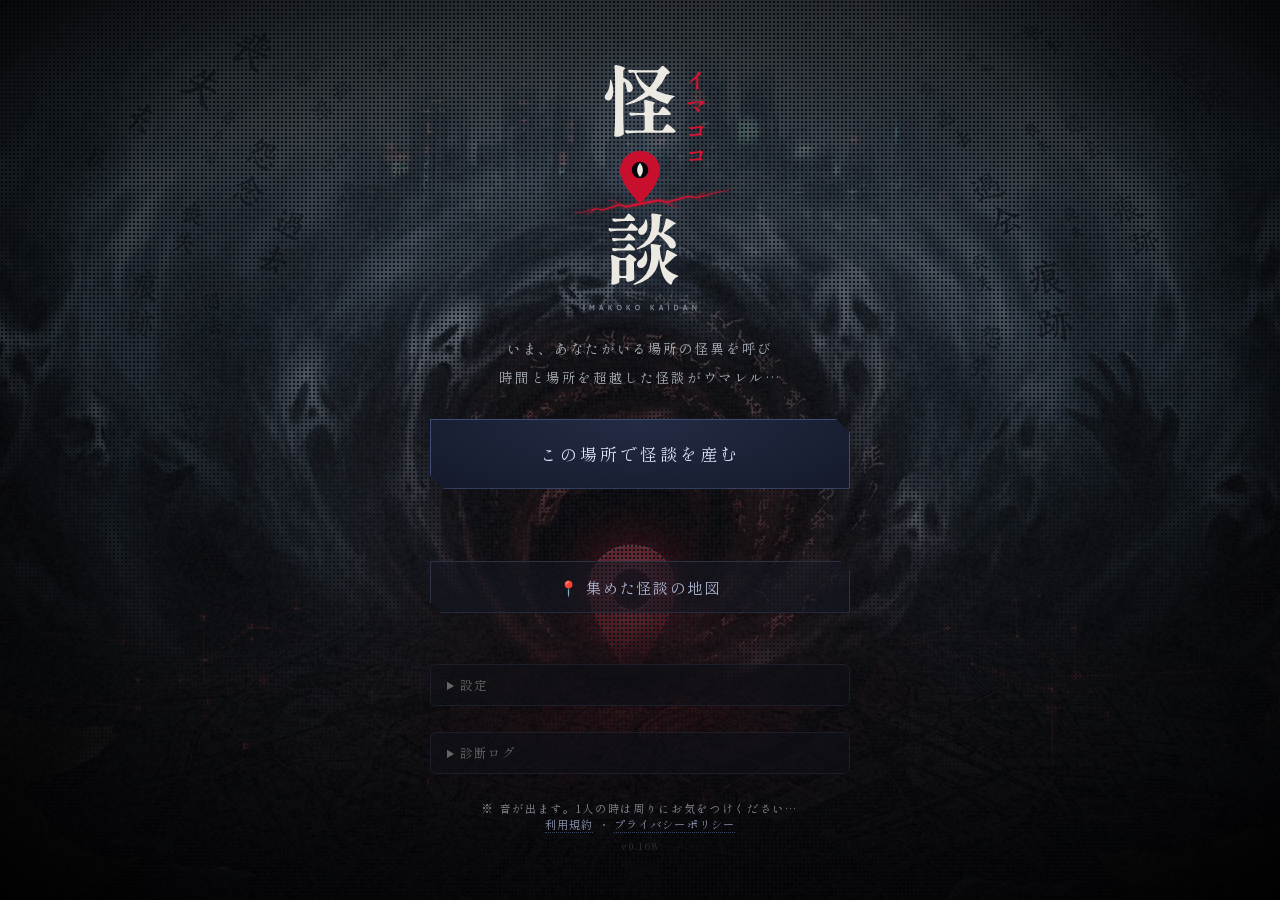
==== index.html @ 997aa640 "v0.168: アプリアイコンを縦組みロゴに／ロゴの怪談の列を中心にそろえる" ====
<!DOCTYPE html>
<html lang="ja">
<head>
    <meta name="robots" content="noindex, nofollow">
    <meta charset="UTF-8">
    <meta name="viewport" content="width=device-width, initial-scale=1.0, maximum-scale=1.0, user-scalable=no, viewport-fit=cover">
    <meta http-equiv="Cache-Control" content="no-cache, no-store, must-revalidate">
    <meta http-equiv="Pragma" content="no-cache">
    <meta http-equiv="Expires" content="0">
    <script src="./app-version.js?v=0.168"></script>
    <title>イマココ怪談</title>
    <link rel="icon" type="image/svg+xml" href="./favicon.svg">
    <link rel="apple-touch-icon" href="./assets/apple-touch-icon.png">
    <link rel="manifest" href="./manifest.json">
    <meta name="theme-color" content="#030408">
    <meta name="mobile-web-app-capable" content="yes">
    <meta name="apple-mobile-web-app-capable" content="yes">
    <meta name="apple-mobile-web-app-status-bar-style" content="black-translucent">
    <meta name="apple-mobile-web-app-title" content="イマココ怪談">
    <link href="https://fonts.googleapis.com/css2?family=Shippori+Mincho&display=swap" rel="stylesheet">
    <link rel="stylesheet" href="./home.css?v=0.168">
</head>
<body>
    <!-- トップページの背景画像（最背面・CSSグリッチ） -->
    <div id="home-bg" aria-hidden="true"></div>
    <!-- 文字を読みやすくする暗幕（グリッチ層とは別） -->
    <div id="home-dim" aria-hidden="true"></div>

    <!-- 演出レイヤー(操作不可・背面〜前面) -->
    <canvas id="noise-canvas" aria-hidden="true"></canvas>
    <div id="vignette" aria-hidden="true"></div>
    <div id="dread-flash" aria-hidden="true"></div>

    <main class="home">
        <header>
            <h1 class="logo"><!--LOGO--><svg xmlns="http://www.w3.org/2000/svg" viewBox="0 0 288 424" class="logo-svg" role="img" aria-label="イマココ怪談" focusable="false">
<g transform="translate(34 0)">
<path class="lg-kai" fill="#ece9e2" transform="translate(50.00 130.00) scale(1.2000)" d="M30.80-61.40Q30.40-62.60 29.50-62.60L29.50-62.60Q29-62.60 28.60-62.10Q28.20-61.60 28.20-60.80L28.20-60.80L28.20-18.40Q28.40-7.50 28.90 3.60L28.90 3.60L28.90 4.10Q28.90 5.40 28 6.20L28 6.20Q26.60 7.30 24.25 8.10Q21.90 8.90 19.70 8.90L19.70 8.90Q18.10 8.90 17.25 8.30Q16.40 7.70 16.40 6.90L16.40 6.90Q16.80 1 17.10-4.55Q17.40-10.10 17.50-19.10L17.50-19.10L17.50-64.80Q17.50-74.90 16.60-82.80L16.60-82.80L16.60-83.20Q16.60-84.10 17.20-84.55Q17.80-85 18.90-84.70L18.90-84.70Q25.60-83.10 28.20-82.15Q30.80-81.20 30.80-80.50L30.80-80.50Q30.80-80.10 30-79.60L30-79.60L29.60-79.40Q28.20-78.50 28.20-76.80L28.20-76.80L28.20-69.50Q28.20-68.60 28.50-68.20Q28.80-67.80 29.50-67.70L29.50-67.70Q30.30-67.50 30.70-67.20L30.70-67.20Q35.90-64.40 38.30-61.10Q40.70-57.80 40.70-54.70L40.70-54.70Q40.70-52.30 39.40-50.80Q38.10-49.30 36.30-49.30L36.30-49.30Q35-49.30 33.90-50L33.90-50Q32.70-50.80 32.70-52.60L32.70-52.60Q32.50-56 30.80-61.40L30.80-61.40ZM72.10-78.10Q73.60-78.10 74.60-79.20L74.60-79.20L76.30-81Q76.90-81.60 78.05-82.75Q79.20-83.90 79.80-83.90L79.80-83.90Q80.50-83.90 83.70-81.05Q86.90-78.20 88.50-76.20L88.50-76.20Q88.90-75.80 88.90-75.10L88.90-75.10Q88.90-74.30 88.10-73.90L88.10-73.90Q87.50-73.60 86.80-73.60L86.80-73.60Q85.10-73.30 84.40-71.90L84.40-71.90Q79.50-61.10 71.90-53.50L71.90-53.50Q71.20-52.80 71.20-52.10L71.20-52.10Q71.20-51.20 72.40-50.70L72.40-50.70Q82.30-46.60 93.50-44.80L93.50-44.80Q95.50-44.50 95.50-43.90L95.50-43.90Q95.40-43.60 94.95-43.30Q94.50-43 93.80-42.80L93.80-42.80Q89.10-40.90 87.30-35.60L87.30-35.60Q86.70-34.10 85.50-34.10L85.50-34.10Q85-34.10 84.70-34.20L84.70-34.20Q72.20-38.40 63.80-44.40L63.80-44.40Q63.10-45 62.20-45L62.20-45Q61.70-45 60.90-44.50L60.90-44.50Q48.90-36.70 33.40-33L33.40-33Q32.60-32.80 32.30-32.80L32.30-32.80Q31.50-32.80 31.30-33.30L31.30-33.30L31.30-33.50Q31.30-33.80 31.75-34.15Q32.20-34.50 33-34.80L33-34.80Q45.80-40 55.60-48.60L55.60-48.60Q56.40-49.30 56.40-50L56.40-50Q56.40-50.80 55.70-51.50L55.70-51.50Q47.40-60.40 43.20-73.50L43.20-73.50Q42.60-75.20 40.80-75.20L40.80-75.20L40.10-75.20Q39.50-75.20 38.10-74.80L38.10-74.80Q37.50-74.50 36.90-74.50L36.90-74.50Q35.90-74.50 35.30-75.60L35.30-75.60L35-76.20Q34.70-76.80 34.70-77.40L34.70-77.40Q34.70-78 35.20-78.35Q35.70-78.70 36.60-78.60L36.60-78.60Q40-78.30 46.90-78.10L46.90-78.10L72.10-78.10ZM72.90-72.80Q73.10-73.40 73.10-73.70L73.10-73.70Q73.10-74.40 72.60-74.80Q72.10-75.20 71.20-75.20L71.20-75.20L47.30-75.20Q46.50-75.20 46-74.80Q45.50-74.40 45.50-73.80L45.50-73.80Q45.50-73.30 45.80-72.70L45.80-72.70Q51.30-62.90 60.80-56.60L60.80-56.60Q61.30-56.20 62.10-56.20L62.10-56.20Q63-56.20 63.70-57.10L63.70-57.10Q69.40-64.30 72.90-72.80L72.90-72.80ZM10.90-64.70Q10.90-65.80 11.60-65.80L11.60-65.80Q12.40-65.60 12.90-64.10L12.90-64.10Q15.30-57 15.30-50.90L15.30-50.90Q15.30-44.70 13-41.10L13-41.10Q12.30-39.90 11-39.20Q9.70-38.50 8.40-38.50L8.40-38.50Q6-38.50 4.70-40.40L4.70-40.40Q4-41.50 4-43L4-43Q4-45.20 5.60-47.10L5.60-47.10Q6.90-48.60 7.20-49.10L7.20-49.10Q8.70-51.70 9.80-55.65Q10.90-59.60 10.90-63.50L10.90-63.50L10.90-64.70ZM72.30-22.40Q73.90-22.40 74.80-23.70L74.80-23.70L76.60-26.40Q77-27 77.80-28.20Q78.60-29.40 79.10-29.95Q79.60-30.50 80-30.50L80-30.50Q80.80-30.50 84.50-27.40Q88.20-24.30 89.70-22.30L89.70-22.30Q90.20-21.60 90.20-21.10L90.20-21.10Q90.20-20.60 89.70-20.10L89.70-20.10Q88.90-19.60 87.70-19.60L87.70-19.60L69.60-19.60Q68.60-19.60 68.05-19.05Q67.50-18.50 67.50-17.50L67.50-17.50L67.50-1.50Q67.50-0.50 68.05 0.05Q68.60 0.60 69.60 0.60L69.60 0.60L77.60 0.60Q79.20 0.60 80.10-0.80L80.10-0.80L82-3.70Q82.50-4.40 83.30-5.60Q84.10-6.80 84.65-7.40Q85.20-8 85.60-8L85.60-8Q86.30-8 90.25-4.65Q94.20-1.30 95.90 0.70L95.90 0.70Q96.30 1.20 96.30 1.90L96.30 1.90Q96.30 2.60 95.80 3L95.80 3Q94.80 3.50 93.80 3.50L93.80 3.50L47.10 3.50Q41 3.60 33.90 4.60L33.90 4.60L33.30 4.60Q31.90 4.60 31.30 3.30L31.30 3.30L30.90 2.50Q30.60 1.90 30.60 1.30L30.60 1.30Q30.60 0.70 31.10 0.35Q31.60 0 32.50 0.10L32.50 0.10Q35.90 0.40 42.80 0.60L42.80 0.60L54 0.60Q55 0.60 55.55 0.05Q56.10-0.50 56.10-1.50L56.10-1.50L56.10-17.50Q56.10-18.50 55.55-19.05Q55-19.60 54-19.60L54-19.60L49.50-19.60Q44.80-19.50 39.30-18.50L39.30-18.50L38.70-18.50Q37.40-18.50 36.70-19.80L36.70-19.80L36.30-20.50Q36-21.10 36-21.70L36-21.70Q36-22.30 36.50-22.65Q37-23 37.90-22.90L37.90-22.90Q41.30-22.60 48.20-22.40L48.20-22.40L54-22.40Q56.10-22.40 56.10-24.50L56.10-24.50Q55.90-32.40 55.40-37.40L55.40-37.40L55.40-37.80Q55.40-38.70 56-39.15Q56.60-39.60 57.70-39.30L57.70-39.30Q69.50-36.50 69.50-35.20L69.50-35.20Q69.50-34.80 68.90-34.50L68.90-34.50L68.90-34.50Q67.50-33.60 67.50-32L67.50-32L67.50-24.50Q67.50-23.50 68.05-22.95Q68.60-22.40 69.60-22.40L69.60-22.40L72.30-22.40Z"/>
<g class="lg-c" style="--i:0"><path fill="#d01632" transform="translate(181.00 65.24) scale(0.3400)" d="M68.20-74.10Q69.70-72.70 70.85-70.95Q72-69.20 72-68.10L72-68.10Q72-67.40 71.55-67Q71.10-66.60 70.10-66.10L70.10-66.10Q69.30-65.70 68.50-65.20Q67.70-64.70 67-63.90L67-63.90Q62.70-58.80 56.30-52.70L56.30-52.70Q55.40-52 55.40-51.20L55.40-51.20Q55.40-50.40 56.70-50.10L56.70-50.10Q58-49.70 59.20-49.20L59.20-49.20Q61.20-48.30 61.20-46.30L61.20-46.30Q61.20-45.70 60.45-44.15Q59.70-42.60 59.60-39.40L59.60-39.40L59.60-33.80Q59.60-10.50 60.30-6.20L60.30-6.20Q60.60-4.60 60.60-3.10L60.60-3.10Q60.60 0.40 59.25 2.55Q57.90 4.70 55.60 4.70L55.60 4.70Q52.40 4.70 50.50 2.35Q48.60 0 48.60-4.30L48.60-4.30Q48.60-6.40 49.20-13.20L49.20-13.20Q50.10-22.90 50.10-26.90L50.10-26.90L50-40Q50-42.50 49.60-43.80L49.60-43.80Q49.30-45.10 48.20-45.10L48.20-45.10Q47.50-45.10 46.70-44.50L46.70-44.50Q38.70-38 30.30-32.90Q21.90-27.80 14.70-25.10L14.70-25.10Q13.20-24.50 12.60-24.50L12.60-24.50Q12.20-24.50 12.20-24.80L12.20-24.80Q12.20-25.20 13.05-25.90Q13.90-26.60 14.10-26.80L14.10-26.80Q26.50-36.90 36.10-46.40Q45.70-55.90 50.95-62.70Q56.20-69.50 56.20-71.90L56.20-71.90Q56.20-74.20 53.60-76.80L53.60-76.80Q53.20-77.20 52.75-77.50Q52.30-77.80 52.30-78L52.30-78Q52.30-78.40 53.15-78.70Q54-79 55.70-79L55.70-79Q58.80-79 62.15-77.80Q65.50-76.60 68.20-74.10L68.20-74.10Z"/></g>
<g class="lg-c" style="--i:1"><path fill="#d01632" transform="translate(181.00 104.24) scale(0.3400)" d="M73.60-60.60Q75-60.60 79.05-57.90Q83.10-55.20 86.40-51.90Q89.70-48.60 89.70-46.90L89.70-46.90Q89.70-45.50 87.90-44.55Q86.10-43.60 83.10-43.40L83.10-43.40Q81.40-43.30 80.50-42.90Q79.60-42.50 78.45-41.75Q77.30-41 76.60-40.60L76.60-40.60L73.60-38.80Q62.50-31.90 56.90-29L56.90-29Q55.70-28.40 55.70-27.70L55.70-27.70Q55.70-26.90 56.80-26.30L56.80-26.30Q65.80-20.70 65.80-13.80L65.80-13.80Q65.80-11 64.05-8.80Q62.30-6.60 59.70-6.60L59.70-6.60Q57.40-6.60 55.60-8.55Q53.80-10.50 52.10-14.10L52.10-14.10Q49.90-18.90 45.45-23.80Q41-28.70 35.90-31.80L35.90-31.80Q34.70-32.50 33.95-32.95Q33.20-33.40 32.90-33.65Q32.60-33.90 32.60-34.10L32.60-34.10Q32.60-34.50 33.10-34.50L33.10-34.50Q34.90-34.40 40.40-32.95Q45.90-31.50 51.10-29.20L51.10-29.20Q51.70-28.90 52.30-28.90L52.30-28.90Q53.30-28.90 54-29.60L54-29.60Q57.60-32.70 60.95-37.15Q64.30-41.60 66.40-45.45Q68.50-49.30 68.50-50.70L68.50-50.70Q68.50-51.40 67.40-51.40L67.40-51.40Q66.60-51.40 56-49.65Q45.40-47.90 38.10-46.40L38.10-46.40Q32.70-45.30 26.50-42.80L26.50-42.80Q24.50-42.10 22.75-41.55Q21-41 19.90-41L19.90-41Q17.90-41 15.35-42.70Q12.80-44.40 10.85-46.85Q8.90-49.30 8.40-51.40L8.40-51.40Q8-53 8-54.30L8-54.30Q8-55.10 8.20-55.55Q8.40-56 8.70-56L8.70-56Q9-56 9.60-55.55Q10.20-55.10 10.60-54.80L10.60-54.80Q14.20-52.30 16.90-52.30L16.90-52.30Q19.10-52.30 22.10-52.60L22.10-52.60Q36-53.90 50.70-55.50Q65.40-57.10 68.70-58.10L68.70-58.10Q69.40-58.40 70.80-59.30L70.80-59.30Q72.30-60.60 73.60-60.60L73.60-60.60Z"/></g>
<g class="lg-c" style="--i:2"><path fill="#d01632" transform="translate(181.00 143.24) scale(0.3400)" d="M67.90-60.40Q68.90-60.40 72.60-58.85Q76.30-57.30 79.35-55.30Q82.40-53.30 82.40-51.90L82.40-51.90Q82.40-50.70 81.80-49.80Q81.20-48.90 80-47.80L80-47.80Q78.30-46.10 78-45L78-45Q77.70-43.60 76.45-39.80Q75.20-36 74.70-34.30L74.70-34.30L72-25.60Q71.90-25.30 71.90-24.80L71.90-24.80Q71.90-23.50 73.40-23L73.40-23Q78.70-20.80 78.70-17.50L78.70-17.50Q78.70-15.90 76.70-14.70Q74.70-13.50 71.30-13.50L71.30-13.50Q70.30-13.50 69.30-13.60Q68.30-13.70 67.30-13.80L67.30-13.80Q62.90-14.40 59.60-14.40L59.60-14.40Q52-14.40 43.20-13.10Q34.40-11.80 27.20-9.70L27.20-9.70Q26.90-9.60 26.40-9.60L26.40-9.60Q24.30-9.60 22-12Q19.70-14.40 18.10-17.60Q16.50-20.80 16.50-22.60L16.50-22.60Q16.50-24.40 17.10-24.40L17.10-24.40Q17.50-24.40 17.90-24L17.90-24Q20.10-21.70 21.95-21.20Q23.80-20.70 28-20.70L28-20.70Q33.90-20.70 44.10-21.70L44.10-21.70Q45.80-21.80 48.30-22.20Q50.80-22.60 52.10-22.80L52.10-22.80Q53.60-23 55.85-23.35Q58.10-23.70 61.10-24L61.10-24Q62.90-24.30 63.30-26L63.30-26Q65.80-38 65.80-46.40L65.80-46.40Q65.80-47.70 65.45-48.35Q65.10-49 63.70-49L63.70-49Q61.30-49 48.45-46.60Q35.60-44.20 30.20-42.40L30.20-42.40Q29.10-42 27.80-42L27.80-42Q24.10-42 20.65-44.95Q17.20-47.90 15.80-52.40L15.80-52.40Q15.40-53.50 15.40-54.20L15.40-54.20Q15.40-55 16-55L16-55Q16.50-55 17.80-54.20L17.80-54.20Q19.70-52.90 21.60-52.60Q23.50-52.30 27.30-52.30L27.30-52.30Q31.50-52.30 43.85-53.70Q56.20-55.10 59.70-56L59.70-56Q61.80-56.50 63-57.25Q64.20-58 65.40-59.10L65.40-59.10Q66-59.60 66.60-60Q67.20-60.40 67.90-60.40L67.90-60.40Z"/></g>
<g class="lg-c" style="--i:3"><path fill="#d01632" transform="translate(181.00 182.24) scale(0.3400)" d="M67.90-60.40Q68.90-60.40 72.60-58.85Q76.30-57.30 79.35-55.30Q82.40-53.30 82.40-51.90L82.40-51.90Q82.40-50.70 81.80-49.80Q81.20-48.90 80-47.80L80-47.80Q78.30-46.10 78-45L78-45Q77.70-43.60 76.45-39.80Q75.20-36 74.70-34.30L74.70-34.30L72-25.60Q71.90-25.30 71.90-24.80L71.90-24.80Q71.90-23.50 73.40-23L73.40-23Q78.70-20.80 78.70-17.50L78.70-17.50Q78.70-15.90 76.70-14.70Q74.70-13.50 71.30-13.50L71.30-13.50Q70.30-13.50 69.30-13.60Q68.30-13.70 67.30-13.80L67.30-13.80Q62.90-14.40 59.60-14.40L59.60-14.40Q52-14.40 43.20-13.10Q34.40-11.80 27.20-9.70L27.20-9.70Q26.90-9.60 26.40-9.60L26.40-9.60Q24.30-9.60 22-12Q19.70-14.40 18.10-17.60Q16.50-20.80 16.50-22.60L16.50-22.60Q16.50-24.40 17.10-24.40L17.10-24.40Q17.50-24.40 17.90-24L17.90-24Q20.10-21.70 21.95-21.20Q23.80-20.70 28-20.70L28-20.70Q33.90-20.70 44.10-21.70L44.10-21.70Q45.80-21.80 48.30-22.20Q50.80-22.60 52.10-22.80L52.10-22.80Q53.60-23 55.85-23.35Q58.10-23.70 61.10-24L61.10-24Q62.90-24.30 63.30-26L63.30-26Q65.80-38 65.80-46.40L65.80-46.40Q65.80-47.70 65.45-48.35Q65.10-49 63.70-49L63.70-49Q61.30-49 48.45-46.60Q35.60-44.20 30.20-42.40L30.20-42.40Q29.10-42 27.80-42L27.80-42Q24.10-42 20.65-44.95Q17.20-47.90 15.80-52.40L15.80-52.40Q15.40-53.50 15.40-54.20L15.40-54.20Q15.40-55 16-55L16-55Q16.50-55 17.80-54.20L17.80-54.20Q19.70-52.90 21.60-52.60Q23.50-52.30 27.30-52.30L27.30-52.30Q31.50-52.30 43.85-53.70Q56.20-55.10 59.70-56L59.70-56Q61.80-56.50 63-57.25Q64.20-58 65.40-59.10L65.40-59.10Q66-59.60 66.60-60Q67.20-60.40 67.90-60.40L67.90-60.40Z"/></g>
<g class="lg-dan" transform="translate(5 2)"><path fill="#ece9e2" transform="translate(50.00 360.00) scale(1.2000)" d="M78.20-60.50Q77.20-59.90 77.20-59.10L77.20-59.10Q77.20-58.20 78.70-57.70L78.70-57.70Q85.80-55.10 89.25-51.25Q92.70-47.40 92.70-43.90L92.70-43.90Q92.70-41.60 91.40-40.20Q90.10-38.80 88-38.80L88-38.80Q87.10-38.80 86.20-39.10L86.20-39.10Q84.90-39.50 84.10-40.90L84.10-40.90Q80.10-47.60 70.60-56.30L70.60-56.30Q69.90-56.90 69.30-56.90L69.30-56.90Q68.40-56.90 67.70-55.60L67.70-55.60Q64.80-49.90 59-45.45Q53.20-41 43.30-37.80L43.30-37.80L42.30-37.50L42.10-37.50Q41.50-37.50 41.30-38Q41.10-38.50 41.60-38.90L41.60-38.90L42.70-39.60Q50.80-44.20 54.85-49.80Q58.90-55.40 60.30-62.70L60.30-62.70Q61-66.80 61-72.70L61-72.70Q61-77.70 60.50-82.50L60.50-82.50L60.50-82.90Q60.50-83.70 61.10-84.20Q61.70-84.70 62.80-84.60L62.80-84.60Q74.30-83.50 74.30-82.20L74.30-82.20Q74.30-81.90 73.60-81.50L73.60-81.50L73.40-81.40Q72.20-80.60 72-78.90L72-78.90Q71.70-72.50 71.40-69.05Q71.10-65.60 70.20-62.20L70.20-62.20Q70.10-61.90 70.10-61.50L70.10-61.50Q70.10-60 71.70-59.70L71.70-59.70L72.40-59.50L73-59.50Q74.60-59.50 75-60.90L75-60.90Q78.30-69.30 79.30-76.30L79.30-76.30Q79.40-77.90 80.80-77.90L80.80-77.90Q81.40-77.90 82-77.60L82-77.60Q92.70-72.30 92.70-71.10L92.70-71.10Q92.70-70.70 91.80-70.50L91.80-70.50L91.40-70.40Q90-70.10 89.30-69.40L89.30-69.40Q84.60-65.10 78.20-60.50L78.20-60.50ZM24-77.60Q25.60-77.60 26.50-78.90L26.50-78.90L27.90-81Q28.20-81.40 28.90-82.40Q29.60-83.40 30.05-83.90Q30.50-84.40 30.90-84.40L30.90-84.40Q31.70-84.40 34.70-81.85Q37.70-79.30 39-77.50L39-77.50Q39.50-76.80 39.50-76.30L39.50-76.30Q39.50-75.70 38.90-75.20L38.90-75.20Q38.20-74.70 37.20-74.70L37.20-74.70L26.20-74.70Q20.10-74.60 13-73.60L13-73.60L12.40-73.60Q11-73.60 10.40-74.90L10.40-74.90L10-75.70Q9.70-76.30 9.70-76.90L9.70-76.90Q9.70-77.50 10.20-77.85Q10.70-78.20 11.60-78.10L11.60-78.10Q14.40-77.80 20.20-77.60L20.20-77.60L24-77.60ZM52.40-75.30Q52.70-77.40 53.30-77.40L53.30-77.40Q54.10-77.20 54.50-75.60L54.50-75.60Q55.60-72 55.60-68.30L55.60-68.30Q55.60-64.70 54.50-61.95Q53.40-59.20 51.50-57.80L51.50-57.80Q49.90-56.70 48.10-56.70L48.10-56.70Q46.10-56.70 44.70-57.90Q43.30-59.10 43.30-61.40L43.30-61.40Q43.30-63 44.25-64.40Q45.20-65.80 46.80-66.70L46.80-66.70Q48.60-67.90 50.25-70.30Q51.90-72.70 52.40-75.30L52.40-75.30ZM40.60-62.10L17-62.10Q12.30-61.90 8.20-61.10L8.20-61.10Q7.90-61 7.50-61L7.50-61Q6.20-61 5.50-62.30L5.50-62.30L5.10-63Q4.80-63.60 4.80-64.10L4.80-64.10Q4.80-65.60 6.80-65.40L6.80-65.40Q10.20-65.10 17.10-64.90L17.10-64.90L27.60-64.90Q29.20-64.90 30.10-66.20L30.10-66.20L31.50-68.30Q31.80-68.70 32.50-69.70Q33.20-70.70 33.65-71.20Q34.10-71.70 34.50-71.70L34.50-71.70Q35.30-71.70 38.30-69.15Q41.30-66.60 42.60-64.80L42.60-64.80Q43.10-64.10 43.10-63.60L43.10-63.60Q43.10-63.10 42.60-62.60L42.60-62.60Q41.80-62.10 40.60-62.10L40.60-62.10ZM37-49.10L18.90-49.10Q15.70-48.90 12.70-48.20L12.70-48.20Q12.40-48.10 11.90-48.10L11.90-48.10Q10.70-48.10 10-49.40L10-49.40L9.70-50Q9.40-50.60 9.40-51.20L9.40-51.20Q9.40-51.80 9.90-52.15Q10.40-52.50 11.30-52.40L11.30-52.40Q14.30-52.10 20.30-51.90L20.30-51.90L24.50-51.90Q26.10-51.90 27-53.30L27-53.30L28.30-55.20Q28.80-55.80 29.40-56.70Q30-57.60 30.40-58.05Q30.80-58.50 31.20-58.50L31.20-58.50Q31.90-58.50 34.75-56.05Q37.60-53.60 38.90-51.90L38.90-51.90Q39.40-51.20 39.40-50.70L39.40-50.70Q39.40-50.20 38.90-49.70L38.90-49.70Q38.20-49.10 37-49.10L37-49.10ZM37-36.10L18.90-36.10Q15.70-35.90 12.70-35.20L12.70-35.20Q12.40-35.10 11.90-35.10L11.90-35.10Q10.70-35.10 10-36.40L10-36.40L9.70-37Q9.40-37.60 9.40-38.20L9.40-38.20Q9.40-38.80 9.90-39.15Q10.40-39.50 11.30-39.40L11.30-39.40Q14.30-39.10 20.30-38.90L20.30-38.90L24.50-38.90Q26.10-38.90 27-40.30L27-40.30L28.30-42.20Q28.80-42.80 29.40-43.70Q30-44.60 30.40-45.05Q30.80-45.50 31.20-45.50L31.20-45.50Q32-45.50 34.80-43.05Q37.60-40.60 38.90-38.80L38.90-38.80Q39.40-38.10 39.40-37.60L39.40-37.60Q39.40-37.20 38.90-36.70L38.90-36.70Q38.20-36.10 37-36.10L37-36.10ZM74.50-22.60Q74.90-21.20 76-21.20L76-21.20Q77.10-21.20 77.50-22.70L77.50-22.70Q79.50-29.80 80.10-35.10L80.10-35.10Q80.30-36.80 81.70-36.80L81.70-36.80Q82.20-36.80 82.80-36.50L82.80-36.50Q94.50-31 94.50-29.80L94.50-29.80Q94.50-29.40 93.60-29.20L93.60-29.20L93.20-29.10Q91.70-28.60 90.80-27.70L90.80-27.70Q86-22.80 79.20-17.20L79.20-17.20Q78.20-16.40 78.20-15.50L78.20-15.50Q78.20-15 78.70-14.30L78.70-14.30Q83.60-7.50 94.20-4L94.20-4Q96-3.40 96-2.80L96-2.80Q95.90-2.50 95.45-2.20Q95-1.90 94.30-1.70L94.30-1.70Q88.90 0.40 87.60 6.70L87.60 6.70Q87.10 8.40 86.10 8.40L86.10 8.40Q85.50 8.40 85 8L85 8Q78.90 3.90 75.70-3.65Q72.50-11.20 71.10-22.90L71.10-22.90Q71-24.40 70.70-24.40L70.70-24.40Q70.40-24.40 70.20-23L70.20-23Q69.10-15.60 66.05-10Q63-4.40 56.60 0.20Q50.20 4.80 39.50 8.30L39.50 8.30Q38.80 8.60 38.20 8.60L38.20 8.60Q37.70 8.60 37.30 8.20L37.30 8.20Q37.20 8.10 37.20 7.90L37.20 7.90Q37.20 7.30 38.90 6.50L38.90 6.50Q49.20 1 53.85-5.85Q58.50-12.70 59.80-22.20L59.80-22.20Q60.40-26 60.40-31.20L60.40-31.20Q60.40-36.90 59.70-42.70L59.70-42.70L59.70-42.90Q59.70-45 62-44.80L62-44.80Q73.70-43.70 73.70-42.40L73.70-42.40Q73.70-42.10 73-41.60L73-41.60L72.80-41.50Q71.30-40.60 71.60-38.40L71.60-38.40Q72.40-28.80 74.50-22.60L74.50-22.60ZM51.90-33.90Q52.20-36 52.70-36L52.70-36Q53.40-36 54-34.30L54-34.30Q55.40-30 55.40-25.90L55.40-25.90Q55.40-21.80 54.05-18.85Q52.70-15.90 50.50-14.50L50.50-14.50Q49.10-13.50 47-13.50L47-13.50Q45-13.50 43.45-14.85Q41.90-16.20 41.90-18.50L41.90-18.50Q41.90-20.20 43-21.65Q44.10-23.10 45.90-24L45.90-24Q48-25.30 49.75-28.05Q51.50-30.80 51.90-33.90L51.90-33.90ZM25.60-26.50Q27.20-26.50 28.20-27.70L28.20-27.70L29.30-29.10Q29.80-29.60 30.70-30.70Q31.60-31.80 32.20-31.80L32.20-31.80Q33-31.80 36.10-29.50Q39.20-27.20 40.70-25.40L40.70-25.40Q41.20-24.70 41.20-24.30L41.20-24.30Q41.20-23.50 40.30-23L40.30-23L39.70-22.70Q38.80-22.20 38.40-21.70Q38-21.20 38-20.30L38-20.30L38-14.20Q38.30-4.80 38.50-0.40L38.50-0.40L38.50 0.10Q38.50 1.50 37.60 2.10L37.60 2.10Q36.10 3.10 33.80 3.90Q31.50 4.70 29.70 4.70L29.70 4.70Q28 4.70 28 2.60L28 2.60L28 1.90Q28 0.90 27.45 0.35Q26.90-0.20 25.90-0.20L25.90-0.20L20.90-0.20Q19.90-0.20 19.35 0.05Q18.80 0.30 18.80 0.70L18.80 0.70L18.90 2.40L18.90 3.10L18.90 3.90Q18.90 5.20 18.20 5.80L18.20 5.80Q16.90 6.80 14.75 7.60Q12.60 8.40 10.40 8.40L10.40 8.40Q9.40 8.40 8.90 7.80Q8.40 7.20 8.40 6.40L8.40 6.40Q8.80 1.90 9-4.70L9-4.70L9-11.30Q9-20.90 8.10-28.50L8.10-28.50L8.10-28.90Q8.10-30.50 9.40-30.50L9.40-30.50Q10-30.50 10.40-30.30L10.40-30.30L18.10-27Q19.20-26.50 20.60-26.50L20.60-26.50L25.60-26.50ZM20.90-23.60Q19.90-23.60 19.35-23.05Q18.80-22.50 18.80-21.50L18.80-21.50L18.80-5.10Q18.80-4.10 19.35-3.55Q19.90-3 20.90-3L20.90-3L25.90-3Q26.90-3 27.45-3.55Q28-4.10 28-5.10L28-5.10L28-21.50Q28-22.50 27.45-23.05Q26.90-23.60 25.90-23.60L25.90-23.60L20.90-23.60Z"/></g>
<polygon class="lg-crack lg-crack-r" fill="#d01632" points="110.3,247.4 139.6,241.5 152.3,244.2 184.9,235.0 200.2,236.7 228.1,228.5 254.0,223.2 254.0,222.8 227.9,227.5 199.8,235.3 185.1,233.0 151.7,241.8 140.4,238.5 109.7,243.9"/>
<polygon class="lg-crack lg-crack-l" fill="#d01632" points="109.7,243.9 88.4,248.5 77.6,245.8 52.2,254.0 39.8,252.3 18.0,258.5 6.0,259.8 6.0,260.2 18.0,259.5 40.2,253.7 51.8,256.0 78.4,248.2 87.6,251.5 110.3,247.4"/>
<polygon class="lg-crack lg-crack-r" fill="#d01632" points="151.5,243.6 159.9,249.4 171.0,251.1 171.0,250.9 160.1,248.6 152.5,242.4"/>
<polygon class="lg-crack lg-crack-r" fill="#d01632" points="200.6,236.6 207.1,229.4 216.0,227.1 216.0,226.9 206.9,228.6 199.4,235.4"/>
<polygon class="lg-crack lg-crack-l" fill="#d01632" points="78.5,246.4 70.0,240.6 60.0,239.9 60.0,240.1 70.0,241.4 77.5,247.6"/>
<polygon class="lg-crack lg-crack-l" fill="#d01632" points="39.5,252.4 32.8,258.6 24.0,262.9 24.0,263.1 33.2,259.4 40.5,253.6"/>
<g class="lg-pin"><g transform="translate(76 160) scale(0.68)"><path fill="#c8102e" d="M50 4C24 4 4 24 4 49c0 32 46 77 46 77s46-45 46-77C96 24 76 4 50 4z"/><circle cx="50" cy="48" r="19" fill="#05070d"/><path class="lg-slit" fill="#ebe8e1" d="M50 32c4.6 5.6 6.6 10.6 6.6 16s-2 10.4-6.6 16c-4.6-5.6-6.6-10.6-6.6-16s2-10.4 6.6-16z"/></g></g>
<path class="lg-latin" fill="#7d8394" transform="translate(20.68 412.00) scale(0.1200)" d="M19.70 0L6.70 0L6.70-70L19.70-70L19.70 0Z"/>
<path class="lg-latin" fill="#7d8394" transform="translate(30.05 412.00) scale(0.1200)" d="M19.80 0L6.70 0L6.70-70L19.70-70L38.70-37L57.50-70L70.60-70L70.60 0L57.40 0L57.40-47.50L42.40-20.30L34.80-20.30L19.80-47.50L19.80 0Z"/>
<path class="lg-latin" fill="#7d8394" transform="translate(45.52 412.00) scale(0.1200)" d="M15.10 0L0.80 0L27.10-70L38.60-70L64.90 0L50.20 0L45.50-13.90L19.80-13.90L15.10 0ZM32.80-51.30L24-25.90L41.40-25.90L32.80-51.30Z"/>
<path class="lg-latin" fill="#7d8394" transform="translate(59.60 412.00) scale(0.1200)" d="M19.70 0L6.70 0L6.70-70L19.70-70L19.70-39.70L43.90-70L60-70L33.70-37.50L60.20 0L43.80 0L19.70-35.90L19.70 0Z"/>
<path class="lg-latin" fill="#7d8394" transform="translate(73.13 412.00) scale(0.1200)" d="M36.30 1.70L36.30 1.70Q26.80 1.70 19.30-2.80Q11.80-7.30 7.55-15.55Q3.30-23.80 3.30-35L3.30-35Q3.30-46.30 7.55-54.55Q11.80-62.80 19.30-67.35Q26.80-71.90 36.30-71.90L36.30-71.90Q45.80-71.90 53.25-67.35Q60.70-62.80 64.95-54.55Q69.20-46.30 69.20-35L69.20-35Q69.20-23.80 64.95-15.55Q60.70-7.30 53.25-2.80Q45.80 1.70 36.30 1.70ZM36.30-10.90L36.30-10.90Q42.30-10.90 46.65-13.95Q51-17 53.35-22.40Q55.70-27.80 55.70-35L55.70-35Q55.70-42.30 53.35-47.70Q51-53.10 46.65-56.15Q42.30-59.20 36.30-59.20L36.30-59.20Q30.40-59.20 26.05-56.15Q21.70-53.10 19.30-47.70Q16.90-42.30 16.90-35L16.90-35Q16.90-27.80 19.30-22.40Q21.70-17 26.05-13.95Q30.40-10.90 36.30-10.90Z"/>
<path class="lg-latin" fill="#7d8394" transform="translate(88.04 412.00) scale(0.1200)" d="M19.70 0L6.70 0L6.70-70L19.70-70L19.70-39.70L43.90-70L60-70L33.70-37.50L60.20 0L43.80 0L19.70-35.90L19.70 0Z"/>
<path class="lg-latin" fill="#7d8394" transform="translate(101.58 412.00) scale(0.1200)" d="M36.30 1.70L36.30 1.70Q26.80 1.70 19.30-2.80Q11.80-7.30 7.55-15.55Q3.30-23.80 3.30-35L3.30-35Q3.30-46.30 7.55-54.55Q11.80-62.80 19.30-67.35Q26.80-71.90 36.30-71.90L36.30-71.90Q45.80-71.90 53.25-67.35Q60.70-62.80 64.95-54.55Q69.20-46.30 69.20-35L69.20-35Q69.20-23.80 64.95-15.55Q60.70-7.30 53.25-2.80Q45.80 1.70 36.30 1.70ZM36.30-10.90L36.30-10.90Q42.30-10.90 46.65-13.95Q51-17 53.35-22.40Q55.70-27.80 55.70-35L55.70-35Q55.70-42.30 53.35-47.70Q51-53.10 46.65-56.15Q42.30-59.20 36.30-59.20L36.30-59.20Q30.40-59.20 26.05-56.15Q21.70-53.10 19.30-47.70Q16.90-42.30 16.90-35L16.90-35Q16.90-27.80 19.30-22.40Q21.70-17 26.05-13.95Q30.40-10.90 36.30-10.90Z"/>
<path class="lg-latin" fill="#7d8394" transform="translate(125.49 412.00) scale(0.1200)" d="M19.70 0L6.70 0L6.70-70L19.70-70L19.70-39.70L43.90-70L60-70L33.70-37.50L60.20 0L43.80 0L19.70-35.90L19.70 0Z"/>
<path class="lg-latin" fill="#7d8394" transform="translate(139.02 412.00) scale(0.1200)" d="M15.10 0L0.80 0L27.10-70L38.60-70L64.90 0L50.20 0L45.50-13.90L19.80-13.90L15.10 0ZM32.80-51.30L24-25.90L41.40-25.90L32.80-51.30Z"/>
<path class="lg-latin" fill="#7d8394" transform="translate(153.10 412.00) scale(0.1200)" d="M19.70 0L6.70 0L6.70-70L19.70-70L19.70 0Z"/>
<path class="lg-latin" fill="#7d8394" transform="translate(162.47 412.00) scale(0.1200)" d="M29.80 0L6.70 0L6.70-70L29.80-70Q40-70 47.70-66.30Q55.40-62.60 59.70-54.90Q64-47.20 64-35L64-35Q64-23 59.70-15.25Q55.40-7.50 47.70-3.75Q40 0 29.80 0L29.80 0ZM19.70-58L19.70-12L28.80-12Q38.60-12 44.50-17.60Q50.40-23.20 50.40-35L50.40-35Q50.40-46.90 44.50-52.45Q38.60-58 28.80-58L28.80-58L19.70-58Z"/>
<path class="lg-latin" fill="#7d8394" transform="translate(176.75 412.00) scale(0.1200)" d="M15.10 0L0.80 0L27.10-70L38.60-70L64.90 0L50.20 0L45.50-13.90L19.80-13.90L15.10 0ZM32.80-51.30L24-25.90L41.40-25.90L32.80-51.30Z"/>
<path class="lg-latin" fill="#7d8394" transform="translate(190.83 412.00) scale(0.1200)" d="M19.70 0L6.70 0L6.70-70L19.70-70L51-22.70L51-70L64.10-70L64.10 0L51.70 0L19.70-48.90L19.70 0Z"/>
</g>
</svg><!--/LOGO--></h1>
            <p class="copy">いま、あなたがいる場所の怪異を呼び<br>時間と場所を超越した怪談がウマレル…</p>
        </header>

        <button id="generate-btn" class="big-btn" data-text="この場所で怪談を産む">
            この場所で怪談を産む
        </button>

        <p id="status" class="status"></p>
        <div id="wait-feed" class="wait-feed" hidden></div>

        <nav class="home-nav">
            <a href="./map.html" class="nav-link" data-text="📍 集めた怪談の地図">📍 集めた怪談の地図</a>
        </nav>

        <p id="pin-count" class="pin-count"></p>

        <details id="settings" class="settings">
            <summary>設定</summary>
            <label>Gemini API Key
                <span class="key-row">
                    <input type="password" id="api-key" placeholder="APIキーを入力(端末に保存されます)" autocomplete="off" spellcheck="false">
                    <button type="button" id="api-key-save" class="key-btn">保存して確認</button>
                </span>
            </label>
            <p id="api-key-status" class="key-status" aria-live="polite"></p>
            <label>座標を手動指定（任意・「緯度,経度」）
                <input type="text" id="manual-coords" placeholder="例: 35.4407281,139.6310133（空なら現在地を使用）">
            </label>

            <label>生成モデル（話を書くAI）
                <select id="model-select">
                    <option value="gemini-3.8-flash">おすすめ（gemini-3.8-flash）</option>
                    <option value="gemini-3.5-flash-lite">安い・速い（gemini-3.5-flash-lite）短めで、質はほどほど</option>
                    <option value="gemini-3.1-pro-preview">最高品質（gemini-3.1-pro）支払い登録したキーのみ</option>
                </select>
            </label>
            <label class="toggle-row">
                <input type="checkbox" id="refine-enabled">
                <span class="toggle-text"><b>推敲（すいこう）する</b>
                    <small>オン：書き上がった話を、AIの編集者がもう一度読み直し、より怖く・具体的に書き直してから届けます。待ち時間がのびます。<br>オフ：最初に書けた話をそのまま届けます（早い）。</small></span>
            </label>
            <label class="toggle-row">
                <input type="checkbox" id="voice-enabled">
                <span class="toggle-text"><b>語り手の声で読み上げる</b>
                    <small>オン：読む画面で、本文を語り手の声が朗読します（音が出ます）。<br>オフ：文字だけで読みます。読む画面右上の「声」ボタンでも切り替えられます。</small></span>
            </label>
            <div id="cost-box" aria-live="polite"></div>
            <p class="note">※ 無料枠は1日に使える回数に上限があります。声は1話で約30回使うので、早めに上限に届きます。<br>
            ・「無料枠のキー」＝ Google AI Studio で支払い方法を登録していないキー。無料枠では、送った文章がGoogleのサービス改善に使われることがあります。<br>
            ・声は一度聞いた話なら端末に保存され、2回目からは0円。初期はOFFです。</p>
            <p class="note">※ 選んだモデルで生成します。失敗時は他の有効なモデルへ自動フォールバックします。コストは1話あたりの実測ベースの概算（2026-10測定・為替150円/ドル。3.8 Flashは2027年1月から約2倍）。<br>※ PCなど位置情報が取れない端末では座標を直接入力してください。空欄なら自動で現在地を測位します。位置情報は怪談の生成のみに使い端末の外に保存しません。検証用ビルドです。<br>※ 詳しくは <a href="./terms.html">利用規約</a> ・ <a href="./privacy.html">プライバシーポリシー</a> をご覧ください。</p>
        </details>

        <details id="log-panel" class="settings log-panel">
            <summary>診断ログ</summary>
            <div class="log-toolbar">
                <button id="log-copy" class="backup-btn">ログをコピー</button>
                <button id="log-clear" class="backup-btn">クリア</button>
            </div>
            <pre id="log-output" class="log-output"></pre>
        </details>

        <footer>
            <p>※ 音が出ます。1人の時は周りにお気をつけください…</p>
            <p class="legal-links"><a href="./terms.html">利用規約</a> ・ <a href="./privacy.html">プライバシーポリシー</a></p>
            <p class="app-ver" data-app-version>v—</p>
        </footer>
    </main>

    <script src="./settings.js?v=0.168"></script>
    <script src="./prefs.js?v=0.168"></script>
    <script src="./db.js?v=0.168"></script>
    <script src="./home-fx.js?v=0.168"></script>
    <script src="./story_skeletons.js?v=0.168"></script>
    <script src="./sound_cues.js?v=0.168"></script>
    <script src="./trivia.js?v=0.168"></script>
    <script src="./wait_feed.js?v=0.168"></script>
    <script src="./generate.js?v=0.168"></script>
</body>
</html>
---- home.css ----
/* イマココ怪談 - ホーム/マップ共通スタイル */
* { margin: 0; padding: 0; box-sizing: border-box; }
.hidden { display: none !important; }

html { background-color: #030408; }   /* 最背面の保険色 */

body {
    background-color: transparent;     /* ホーム背景画像(#home-bg)を透けさせる */
    background-image: radial-gradient(#0d0d12 1px, transparent 1px);
    background-size: 4px 4px;
    color: #c9c9c9;
    font-family: "Shippori Mincho", "Noto Serif JP", serif;
    min-height: 100dvh;
    -webkit-tap-highlight-color: transparent;
    touch-action: manipulation; /* ダブルタップでの拡大を無効化 */
    text-size-adjust: 100%;
    -webkit-text-size-adjust: 100%;
}

/* ---- ホーム背景画像（CSS Image Glitch：RGB色ずれのスライスが時々走る） ---- */
#home-bg {
    position: fixed;
    inset: 0;
    z-index: -2;
    overflow: hidden;
    background: #030408 url("./assets/home_bg.jpg") center center / cover no-repeat;
    animation: bg-glitch-base 6.5s steps(1, end) infinite;
}
/* 同じ画像を色付き＋オフセットで重ね、時々スライスして“色ずれ”を出す2層 */
#home-bg::before,
#home-bg::after {
    content: "";
    position: absolute;
    inset: 0;
    background: inherit;          /* 同じ背景画像を継承 */
    mix-blend-mode: screen;
    opacity: 0;
    pointer-events: none;
}
#home-bg::before {                /* 赤寄せ・左へ */
    filter: brightness(1.1) sepia(0.6) saturate(4) hue-rotate(-35deg);
    animation: bg-glitch-r 6.5s steps(1, end) infinite;
}
#home-bg::after {                 /* シアン寄せ・右へ */
    filter: brightness(1.1) sepia(0.6) saturate(4) hue-rotate(150deg);
    animation: bg-glitch-c 6.5s steps(1, end) infinite;
}
@keyframes bg-glitch-base {
    0%, 90%, 100% { transform: translateX(0); filter: none; }
    91% { transform: translateX(3px);  filter: contrast(1.15) brightness(1.05); }
    92% { transform: translateX(-2px); }
    94% { transform: translateX(2px);  filter: hue-rotate(8deg); }
    96% { transform: translateX(0);    filter: none; }
}
@keyframes bg-glitch-r {
    0%, 90%, 100% { opacity: 0; clip-path: inset(50% 0 50% 0); transform: translateX(0); }
    91% { opacity: .55; clip-path: inset(15% 0 60% 0); transform: translateX(-8px); }
    93% { opacity: .50; clip-path: inset(62% 0 16% 0); transform: translateX(7px); }
    95% { opacity: .55; clip-path: inset(38% 0 40% 0); transform: translateX(-5px); }
    96% { opacity: 0; }
}
@keyframes bg-glitch-c {
    0%, 90%, 100% { opacity: 0; clip-path: inset(50% 0 50% 0); transform: translateX(0); }
    91% { opacity: .50; clip-path: inset(55% 0 20% 0); transform: translateX(8px); }
    93% { opacity: .55; clip-path: inset(20% 0 58% 0); transform: translateX(-7px); }
    95% { opacity: .50; clip-path: inset(42% 0 34% 0); transform: translateX(6px); }
    96% { opacity: 0; }
}
/* 文字が読めるよう暗くする層（グリッチ層とは別に重ねる） */
#home-dim {
    position: fixed;
    inset: 0;
    z-index: -1;
    pointer-events: none;
    background: linear-gradient(to bottom,
        rgba(3,4,8,0.72) 0%,
        rgba(3,4,8,0.48) 38%,
        rgba(3,4,8,0.66) 70%,
        rgba(3,4,8,0.90) 100%);
}

/* ---- 環境演出レイヤー ---- */
#noise-canvas {
    position: fixed;
    inset: 0;
    width: 100vw;
    height: 100dvh;
    z-index: 0;
    opacity: 0.045; /* 極薄の砂嵐 */
    pointer-events: none;
    mix-blend-mode: screen;
}
#vignette {
    position: fixed;
    inset: 0;
    z-index: 1;
    pointer-events: none;
    background: radial-gradient(ellipse 75% 75% at 50% 45%,
        transparent 35%, rgba(0,0,0,0.55) 80%, rgba(0,0,0,0.92) 100%);
}
#dread-flash {
    position: fixed;
    inset: 0;
    z-index: 2;
    pointer-events: none;
    opacity: 0;
    transition: opacity 0.5s ease;
}
#dread-flash.show { opacity: 1; }

/* ---- ホーム ---- */
.home {
    position: relative;
    z-index: 3; /* 演出レイヤーより前面 */
    min-height: 100dvh;
    display: flex;
    flex-direction: column;
    align-items: center;
    justify-content: center;
    gap: 1.6rem;
    padding: 2rem 1.5rem;
    padding-top: calc(2rem + env(safe-area-inset-top));
    padding-bottom: calc(2rem + env(safe-area-inset-bottom));
    text-align: center;
}
.home h1 {
    position: relative;
    font-size: 1.7rem;
    letter-spacing: 0.45em;
    margin-left: 0.45em;
    color: #e8e8e8;
    text-shadow: 0 0 18px rgba(138, 180, 248, 0.3), 0 0 2px rgba(160, 30, 30, 0.4);
    animation: title-flicker 8s infinite;
}
@keyframes title-flicker {
    0%, 88%, 93%, 100% { opacity: 1; }
    90% { opacity: 0.25; }
    91% { opacity: 0.85; }
    92% { opacity: 0.4; }
}
/* 赤い残像(常時かすかに) */
.home h1::before {
    content: "イマココ怪談";
    position: absolute;
    inset: 0;
    color: transparent;
    text-shadow: 1.5px 0 2px rgba(200, 30, 30, 0.45);
    z-index: -1;
    animation: title-ghost 6s ease-in-out infinite;
}
@keyframes title-ghost {
    0%, 100% { transform: translate(0, 0); opacity: 0.5; }
    50% { transform: translate(-1px, 0); opacity: 0.8; }
}
/* JSで一瞬付与されるグリッチ */
.home h1.glitch {
    animation: title-glitch 0.32s steps(2) 1;
}
@keyframes title-glitch {
    0% { transform: translate(0,0); text-shadow: -2px 0 1px rgba(0,255,255,0.5), 2px 0 1px rgba(255,0,0,0.5); }
    25% { transform: translate(2px,-1px); }
    50% { transform: translate(-2px,1px); text-shadow: 2px 0 1px rgba(0,255,255,0.5), -2px 0 1px rgba(255,0,0,0.5); }
    75% { transform: translate(1px,1px); }
    100% { transform: translate(0,0); }
}
/* ---- ロゴ（2026-10・縦組み／ピンの先から裂け目）。形は tools/build_logo.py が index.html に埋め込む ----
   出る順: 怪 → イマココ → ピンが刺さる → 先から裂ける → 談がずれて現れる → 目が開く → 以後ときどき瞬き */
.home h1.logo { letter-spacing: 0; margin-left: 0; line-height: 0; text-shadow: none; }
.home h1.logo::before { content: none; }
.home h1.logo.glitch { filter: drop-shadow(-2px 0 0 rgba(0,255,255,.45)) drop-shadow(2px 0 0 rgba(255,0,0,.45)); }
.logo-svg {
    width: min(48vw, 184px);   /* 横幅に左右対称の余白を足したので、文字の大きさは前と同じ */
    height: auto;
    overflow: visible;
    filter: drop-shadow(0 0 14px rgba(138, 180, 248, 0.18));
}
.logo-svg .lg-kai   { animation: lg-kai 1s ease-out .2s both; }
.logo-svg .lg-c     { animation: lg-c .4s ease-out both; animation-delay: calc(.8s + var(--i) * .14s); }
.logo-svg .lg-pin   { animation: lg-pin .55s cubic-bezier(.55,0,.8,.2) 1.5s both; }
.logo-svg .lg-crack-r { transform-origin: 0% 50%; }      /* ピンの先(各裂け目の根元)から伸びる */
.logo-svg .lg-crack-l { transform-origin: 100% 50%; }
.logo-svg .lg-crack { transform-box: fill-box;
                      filter: drop-shadow(0 0 2.5px rgba(208,22,50,.8));
                      animation: lg-crack .45s cubic-bezier(.2,.9,.3,1) 2s both, lg-glow 5s ease-in-out 3s infinite; }
.logo-svg .lg-dan   { transform: translate(5px, 2px); animation: lg-dan .7s ease-out 2.1s both; }
.logo-svg .lg-slit  { transform-box: fill-box; transform-origin: center;
                      animation: lg-open .35s ease-out 2.75s both, lg-blink 7s ease-in-out 4.5s infinite; }
.logo-svg .lg-latin { animation: lg-fade .8s ease-out 3s both; }

@keyframes lg-kai {
    0%   { opacity: 0; filter: blur(6px); }
    30%  { opacity: .7; }
    38%  { opacity: .15; }
    50%  { opacity: .9; filter: blur(1px); }
    100% { opacity: 1; filter: blur(0); }
}
@keyframes lg-c    { from { opacity: 0; transform: translateY(-5px); } to { opacity: 1; transform: none; } }
@keyframes lg-pin  {
    0%   { opacity: 0; transform: translateY(-70px); }
    70%  { opacity: 1; transform: translateY(2px); }
    85%  { transform: translateY(-1px); }
    100% { opacity: 1; transform: none; }
}
@keyframes lg-crack { from { transform: scaleX(0); } to { transform: scaleX(1); } }
@keyframes lg-glow  { 0%, 100% { opacity: 1; } 50% { opacity: .7; } }
@keyframes lg-dan   {
    0%   { opacity: 0; transform: translate(0, 0); }
    35%  { opacity: 1; transform: translate(0, 0); }
    50%  { transform: translate(8px, 3px); }
    62%  { transform: translate(3px, 1px); }
    100% { opacity: 1; transform: translate(5px, 2px); }
}
@keyframes lg-open  { from { transform: scaleX(0); } to { transform: scaleX(1); } }
/* 瞬き → 少し横を見る → 戻る */
@keyframes lg-blink {
    0%, 60%, 100% { transform: none; }
    62%  { transform: scaleX(.1); }
    64%  { transform: none; }
    78%  { transform: translateX(-4px); }
    90%  { transform: translateX(-4px); }
}
@keyframes lg-fade  { from { opacity: 0; } to { opacity: 1; } }
@media (prefers-reduced-motion: reduce) {
    .logo-svg *, .home h1.logo { animation: none !important; }
}

.copy {
    margin-top: 1rem;
    font-size: 0.85rem;
    color: #aab0ba;
    line-height: 2.2;
    letter-spacing: 0.12em;
}

.big-btn {
    position: relative;
    font-family: inherit;
    font-size: 1.05rem;
    letter-spacing: 0.18em;
    color: #dfe6ff;
    background: radial-gradient(ellipse at 50% 0%, #232c45, #141a2b);
    border: 1px solid #3d4d77;
    border-radius: 0;
    /* サイバーパンク風に角を斜めにカット */
    clip-path: polygon(0 0, calc(100% - 14px) 0, 100% 14px, 100% 100%, 14px 100%, 0 calc(100% - 14px));
    padding: 1.3em 2.4em;
    cursor: pointer;
    width: min(420px, 88vw);
    transition: all 0.4s;
    /* 微かに脈打つ(鼓動) */
    animation: btn-breath 3.2s ease-in-out infinite;
}
/* ホバー時に出るシアン／マゼンタのグリッチ複製レイヤー(文字) */
.big-btn::before,
.big-btn::after {
    content: attr(data-text);
    position: absolute;
    inset: 0;
    display: flex;
    align-items: center;
    justify-content: center;
    font: inherit;
    letter-spacing: inherit;
    opacity: 0;
    pointer-events: none;
    text-shadow: 0 0 6px currentColor;
}
@keyframes btn-breath {
    0%, 100% { box-shadow: 0 0 8px rgba(120, 30, 40, 0.15); border-color: #3d4d77; }
    50% { box-shadow: 0 0 22px rgba(150, 35, 45, 0.35); border-color: #5a4060; }
}
.big-btn:hover:not(:disabled) {
    /* ホバー中は斜めジッターを繰り返す(サイバーパンク) */
    animation: cyber-skew 0.5s steps(2, end) infinite;
    color: #fff;
    box-shadow: 0 0 30px rgba(0, 200, 255, 0.25), 0 0 30px rgba(255, 40, 90, 0.25), inset 0 0 24px rgba(120, 20, 30, 0.3);
    border-color: #8a4a5a;
    letter-spacing: 0.22em;
}
/* シアン層：左へ・スライスして明滅 */
.big-btn:hover:not(:disabled)::before {
    color: #00eaff;
    opacity: 0.9;
    animation: cyber-glitch-a 0.5s steps(2, end) infinite;
}
/* マゼンタ層：右へ・反対のスライス */
.big-btn:hover:not(:disabled)::after {
    color: #ff2d6b;
    opacity: 0.9;
    animation: cyber-glitch-b 0.5s steps(2, end) infinite;
}
@keyframes cyber-skew {
    0%   { transform: translateX(0) skewX(0); }
    20%  { transform: translateX(2px) skewX(-4deg); }
    40%  { transform: translateX(-2px) skewX(4deg); }
    60%  { transform: translateX(1px) skewX(-2deg); }
    100% { transform: translateX(0) skewX(0); }
}
@keyframes cyber-glitch-a {
    0%   { clip-path: inset(8% 0 78% 0);  transform: translate(-5px, -2px); }
    20%  { clip-path: inset(58% 0 12% 0); transform: translate(5px, 2px); }
    40%  { clip-path: inset(30% 0 46% 0); transform: translate(-4px, 0); }
    60%  { clip-path: inset(72% 0 6% 0);  transform: translate(4px, 1px); }
    80%  { clip-path: inset(44% 0 36% 0); transform: translate(-3px, -1px); }
    100% { clip-path: inset(0 0 0 0);     transform: translate(0, 0); opacity: 0; }
}
@keyframes cyber-glitch-b {
    0%   { clip-path: inset(70% 0 8% 0);  transform: translate(5px, 2px); }
    20%  { clip-path: inset(15% 0 60% 0); transform: translate(-5px, -2px); }
    40%  { clip-path: inset(48% 0 30% 0); transform: translate(4px, 0); }
    60%  { clip-path: inset(10% 0 75% 0); transform: translate(-4px, 1px); }
    80%  { clip-path: inset(36% 0 44% 0); transform: translate(3px, -1px); }
    100% { clip-path: inset(0 0 0 0);     transform: translate(0, 0); opacity: 0; }
}
.big-btn:disabled {
    opacity: 0.55;
    cursor: wait;
}

.status {
    min-height: 1.6em;
    font-size: 0.82rem;
    letter-spacing: 0.15em;
    color: #666;
}
.status.tuning {
    color: #8a93ad;
    animation: tuning-blink 1.6s infinite;
}
@keyframes tuning-blink {
    0%, 100% { opacity: 1; }
    50% { opacity: 0.35; }
}
.status.error { color: #a05555; }

/* 待ち時間の「この場所の記録」（2026-10・wait_feed.js） */
.wait-feed { width: min(420px, 88vw); margin-top: -0.6rem; text-align: left; }
.wait-feed[hidden] { display: none; }
.wait-feed .wf-head { margin: 0 0 0.7rem; font-size: 0.78rem; letter-spacing: 0.08em; color: #8a93ad; line-height: 1.7; text-align: center; }
.wait-feed .wf-card { min-height: 8.5rem; padding: 1rem 1.1rem; border: 1px solid rgba(150, 160, 190, 0.18); border-radius: 8px;
    background: rgba(3, 4, 8, 0.55); opacity: 0; transform: translateY(4px); transition: opacity .45s ease, transform .45s ease; }
.wait-feed .wf-card.in { opacity: 1; transform: none; }
.wait-feed .wf-label { margin: 0 0 0.5rem; font-size: 0.7rem; letter-spacing: 0.15em; color: #a0485a; display: flex; justify-content: space-between; gap: 1em; }
.wait-feed .wf-dist { color: #6a7080; letter-spacing: 0.05em; }
.wait-feed .wf-title { margin: 0 0 0.35rem; font-size: 0.92rem; color: #dfe2ea; letter-spacing: 0.06em; }
.wait-feed .wf-text { margin: 0; font-size: 0.8rem; line-height: 1.85; color: #a7adba; }
.wait-feed .wf-src { margin: 0.5rem 0 0; font-size: 0.66rem; color: #5f6575; }
.status.done { color: #b8c4e0; }

.home-nav { width: min(420px, 88vw); }
.home-nav .nav-link {
    display: flex;
    align-items: center;
    justify-content: center;
    gap: 0.4em;
    min-height: 52px;
    width: 100%;
    color: #aeb8d4;
    font-size: 0.95rem;
    letter-spacing: 0.12em;
    text-decoration: none;
    background: rgba(20, 24, 36, 0.55);
    border: 1px solid #2c3242;
    border-radius: 6px;
    transition: all 0.3s;
    -webkit-tap-highlight-color: transparent;
}
.home-nav .nav-link:hover,
.home-nav .nav-link:active {
    color: #e6ecff;
    border-color: #5a6fa8;
    background: rgba(28, 34, 52, 0.8);
}
/* 「集めた怪談の地図」ボタンにもサイバーパンクグリッチを適用 */
.home-nav .nav-link {
    position: relative;
    border-radius: 0;
    clip-path: polygon(0 0, calc(100% - 10px) 0, 100% 10px, 100% 100%, 10px 100%, 0 calc(100% - 10px));
}
.home-nav .nav-link::before,
.home-nav .nav-link::after {
    content: attr(data-text);
    position: absolute;
    inset: 0;
    display: flex;
    align-items: center;
    justify-content: center;
    font: inherit;
    letter-spacing: inherit;
    opacity: 0;
    pointer-events: none;
    text-shadow: 0 0 6px currentColor;
}
.home-nav .nav-link:hover::before {
    color: #00eaff;
    opacity: 0.9;
    animation: cyber-glitch-a 0.5s steps(2, end) infinite;
}
.home-nav .nav-link:hover::after {
    color: #ff2d6b;
    opacity: 0.9;
    animation: cyber-glitch-b 0.5s steps(2, end) infinite;
}
.home-nav .nav-link:hover {
    animation: cyber-skew 0.5s steps(2, end) infinite;
}

.pin-count {
    font-size: 0.75rem;
    color: #8e93a0;
    letter-spacing: 0.2em;
}

.settings {
    width: min(420px, 88vw);
    text-align: left;
    border: 1px solid #1c1f2a;
    border-radius: 6px;
    padding: 0.7rem 1rem;
    background: rgba(15, 17, 24, 0.6);
}
.settings summary {
    font-size: 0.78rem;
    color: #666;
    cursor: pointer;
    letter-spacing: 0.15em;
}
.settings label {
    display: block;
    font-size: 0.75rem;
    color: #888;
    margin-top: 0.8rem;
}
.settings input,
.settings select {
    display: block;
    width: 100%;
    margin-top: 0.4rem;
    background: #07080c;
    color: #ddd;
    border: 1px solid #262b3a;
    border-radius: 5px;
    padding: 0.6em 0.7em;
    font-family: inherit;
    /* iOSは16px未満の入力欄にフォーカスすると自動拡大するため16px固定 */
    font-size: 16px;
}
.settings label.toggle-row {
    display: flex;
    align-items: center;
    gap: 0.6em;
    cursor: pointer;
    color: #aab0ba;
}
.settings label.toggle-row input {
    display: inline-block;
    width: auto;
    margin: 0;
    accent-color: #8a4a5a;
    transform: scale(1.2);
}
/* チェックで何が変わるかの説明（2026-10） */
.settings label.toggle-row:has(.toggle-text) { align-items: flex-start; }
.settings label.toggle-row:has(.toggle-text) input { margin-top: 0.3em; flex: none; }
.settings .toggle-text { display: block; text-align: left; line-height: 1.5; }
.settings .toggle-text b { font-weight: normal; color: #d6d9e0; }
.settings .toggle-text small { display: block; margin-top: 0.25em; font-size: 0.72rem; color: #8a909c; line-height: 1.65; }
.settings .cost-table th:last-child, .settings .cost-table td:last-child { white-space: nowrap; }
.settings .note {
    font-size: 0.68rem;
    color: #555;
    line-height: 1.8;
    margin-top: 0.6rem;
}

footer p {
    font-size: 0.7rem;
    color: #80858f;
    letter-spacing: 0.15em;
}
footer p.app-ver {
    font-size: 0.62rem;
    color: #333;
    letter-spacing: 0.18em;
    margin-top: 0.4rem;
    font-variant-numeric: tabular-nums;
}

/* ---- 診断ログパネル ---- */
.log-toolbar {
    display: flex;
    gap: 0.5rem;
    margin: 0.7rem 0 0.5rem;
}
.log-output {
    background: #04050a;
    border: 1px solid #1c1f2a;
    border-radius: 5px;
    color: #7f8a6e;
    font-family: "SF Mono", Menlo, Consolas, monospace;
    font-size: 0.66rem;
    line-height: 1.7;
    padding: 0.6rem 0.7rem;
    max-height: 220px;
    overflow-y: auto;
    white-space: pre-wrap;
    word-break: break-all;
    user-select: text;
    -webkit-user-select: text;
}
.log-output:empty::before {
    content: "(まだログはありません)";
    color: #3a3f4e;
}

/* ---- マップ画面 ---- */
.map-page {
    display: flex;
    flex-direction: column;
    min-height: 100dvh;
}
.map-header {
    display: flex;
    align-items: center;
    justify-content: space-between;
    padding: 0.8rem 1.2rem;
    /* iPhoneの時刻・電池表示(ノッチ/ダイナミックアイランド)と重ならないよう、その高さぶん下げる(2026-10) */
    padding-top: calc(0.8rem + env(safe-area-inset-top));
    padding-left: max(1.2rem, env(safe-area-inset-left));
    padding-right: max(1.2rem, env(safe-area-inset-right));
}
.map-header h1 {
    font-size: 1rem;
    letter-spacing: 0.3em;
    color: #e0e0e0;
}
.map-header a {
    display: inline-flex;
    align-items: center;
    justify-content: center;
    min-height: 44px;
    min-width: 88px;
    padding: 0 1.1em;
    color: #aeb8d4;
    font-size: 0.85rem;
    text-decoration: none;
    letter-spacing: 0.1em;
    background: rgba(20, 24, 36, 0.55);
    border: 1px solid #2c3242;
    border-radius: 6px;
    transition: all 0.3s;
    -webkit-tap-highlight-color: transparent;
}
.map-header a:hover,
.map-header a:active {
    color: #e6ecff;
    border-color: #5a6fa8;
    background: rgba(28, 34, 52, 0.8);
}

#map {
    height: 52dvh;
    width: 100%;
    background: #05060a;
    border-top: 1px solid #1c1f2a;
    border-bottom: 1px solid #1c1f2a;
}
/* 地理院タイルを「闇の地図」に反転 */
#map .leaflet-tile {
    filter: invert(1) hue-rotate(190deg) brightness(0.62) contrast(1.15) saturate(0.5);
}
#map .leaflet-control-attribution {
    background: rgba(3, 4, 8, 0.75);
    color: #666;
}
#map .leaflet-control-attribution a { color: #8a93ad; }
/* ルート要素(.pin-marker)はLeafletが位置決めに使うので transform を当てない */
.pin-marker.pin-active { z-index: 1000 !important; }
/* 拡大・脈打ち・色は内側の glyph にのみ当てる */
.pin-glyph {
    display: block;
    font-size: 22px;
    line-height: 1;
    transform-origin: 50% 90%; /* ピン先端を基準に拡大 */
    filter: grayscale(0.7) brightness(0.85) drop-shadow(0 0 4px rgba(0, 0, 0, 0.6));
    transition: filter 0.3s, transform 0.3s;
}
.pin-active .pin-glyph {
    filter: drop-shadow(0 0 8px rgba(255, 60, 60, 0.95)) drop-shadow(0 0 16px rgba(255, 60, 60, 0.5));
    animation: pin-pulse 1.4s ease-in-out infinite;
}
@keyframes pin-pulse {
    0%, 100% { transform: scale(1.3); }
    50% { transform: scale(1.5); }
}
#map .leaflet-popup-content-wrapper {
    background: #12141c;
    color: #ccc;
    border: 1px solid #2c3242;
    border-radius: 6px;
    font-family: "Shippori Mincho", serif;
}
#map .leaflet-popup-tip { background: #12141c; }
.popup-title { font-size: 0.9rem; color: #e8e8e8; margin-bottom: 0.2rem; }
.popup-meta { font-size: 0.7rem; color: #777; margin-bottom: 0.5rem; }
.popup-read {
    display: inline-block;
    color: #dfe6ff;
    background: #25304d;
    border-radius: 4px;
    padding: 0.35em 1em;
    font-size: 0.78rem;
    text-decoration: none;
    letter-spacing: 0.1em;
}

/* ピン一覧 */
.pin-list {
    flex: 1;
    padding: 1rem 1.2rem 2rem;
    max-width: 680px;
    width: 100%;
    margin: 0 auto;
}
.pin-list h2 {
    font-size: 0.8rem;
    color: #666;
    letter-spacing: 0.25em;
    margin-bottom: 0.8rem;
}
.pin-item {
    display: block;
    width: 100%;
    text-align: left;
    text-decoration: none;
    color: inherit;
    font-family: inherit;
    border: 1px solid #1c1f2a;
    border-radius: 6px;
    background: rgba(16, 18, 26, 0.7);
    padding: 0.85rem 1rem;
    margin-bottom: 0.7rem;
    cursor: pointer;
    transition: border-color 0.3s, background 0.3s, box-shadow 0.3s;
}
.pin-item:hover { border-color: #3d4d77; }
/* 地図で選択中の項目 */
.pin-item.selected {
    border-color: #b5485f;
    background: rgba(40, 20, 26, 0.7);
    box-shadow: 0 0 14px rgba(181, 72, 95, 0.25);
}
.pin-item.selected .pi-title { color: #f0d2d8; }
.pin-item .pi-title {
    font-size: 0.92rem;
    color: #dfe2ec;
    margin-bottom: 0.25rem;
}
.pin-item .pi-meta {
    font-size: 0.72rem;
    color: #666;
    letter-spacing: 0.08em;
}
.pin-item .pi-tags { color: #8a93ad; }

.empty-pins {
    text-align: center;
    color: #555;
    font-size: 0.85rem;
    line-height: 2.2;
    padding: 2.5rem 0;
    letter-spacing: 0.1em;
}
.empty-pins a { color: #8a93ad; }

/* バックアップ操作 */
.backup-bar {
    display: flex;
    gap: 0.6rem;
    justify-content: center;
    flex-wrap: wrap;
    padding: 0.4rem 1rem 2.2rem;
    padding-bottom: calc(2.2rem + env(safe-area-inset-bottom));
}
.backup-btn {
    font-family: inherit;
    font-size: 0.74rem;
    letter-spacing: 0.1em;
    color: #999;
    background: #12141c;
    border: 1px solid #2c3242;
    border-radius: 5px;
    padding: 0.55em 1.2em;
    cursor: pointer;
}
.backup-btn:hover { color: #fff; border-color: #4a5570; }
.backup-btn-danger { color: #c98; border-color: #5a3030; }
.backup-btn-danger:hover { color: #ffd9d0; border-color: #8a4040; background: #1c1214; }
.persist-note {
    text-align: center;
    font-size: 0.68rem;
    color: #4a4f5e;
    letter-spacing: 0.1em;
    padding-bottom: 1.5rem;
}

/* 記録一覧の絞り込み・並び替え（2026-10） */
.pin-controls { display: flex; flex-wrap: wrap; gap: .6rem 1rem; margin: .2rem 0 .9rem; font-size: .8rem; color: #8a93ad; }
.pin-controls select {
    margin-left: .4em; background: #0c0f18; color: #cfd3e0; border: 1px solid #2c3242;
    border-radius: 6px; padding: .3em .5em; font: inherit;
}
.pin-item .pi-stars { color: #b89a5a; font-size: .75em; letter-spacing: .05em; margin-left: .4em; white-space: nowrap; }
.pi-group { color: #8a93ad; font-size: .78rem; letter-spacing: .2em; margin: 1rem 0 .3rem; border-bottom: 1px solid #1c2232; padding-bottom: .2rem; }

/* APIキー: 保存して確認ボタンと判定表示（2026-10） */
.settings .key-row { display: flex; gap: .5rem; align-items: stretch; margin-top: .4rem; }
.settings .key-row input { margin-top: 0; flex: 1; min-width: 0; }
.settings .key-btn {
    flex: none; font: inherit; font-size: .78rem; letter-spacing: .05em; white-space: nowrap;
    padding: 0 .9em; border-radius: 5px; cursor: pointer;
    background: #141a2b; color: #cfd6ea; border: 1px solid #3d4d77;
}
.settings .key-btn:disabled { opacity: .5; cursor: wait; }
.settings .key-status { min-height: 1.2em; font-size: .74rem; line-height: 1.6; margin: .45rem 0 0; color: #888; }
.settings .key-status.ok { color: #7fc59a; }
.settings .key-status.ng { color: #e07a7a; }
.settings .key-status.warn { color: #d9b56a; }

/* 料金の目安の表（2026-10） */
.settings .cost-table { width: 100%; border-collapse: collapse; margin: .9rem 0 .2rem; font-size: .74rem; color: #aab0ba; }
.settings .cost-table caption { text-align: left; color: #888; font-size: .72rem; margin-bottom: .35rem; letter-spacing: .05em; }
.settings .cost-table th, .settings .cost-table td { border: 1px solid #262b3a; padding: .4em .5em; text-align: center; }
.settings .cost-table thead th { background: #0c0f18; color: #8a93ad; font-weight: normal; }
.settings .cost-table tbody th { text-align: left; color: #aab0ba; font-weight: normal; }
.settings .cost-table td:nth-child(2) { color: #7fc59a; }
footer .legal-links a, .settings .note a { color: #8a93ad; text-decoration: none; border-bottom: 1px dotted #3a445c; }
footer .legal-links { font-size: .7rem; letter-spacing: .1em; }
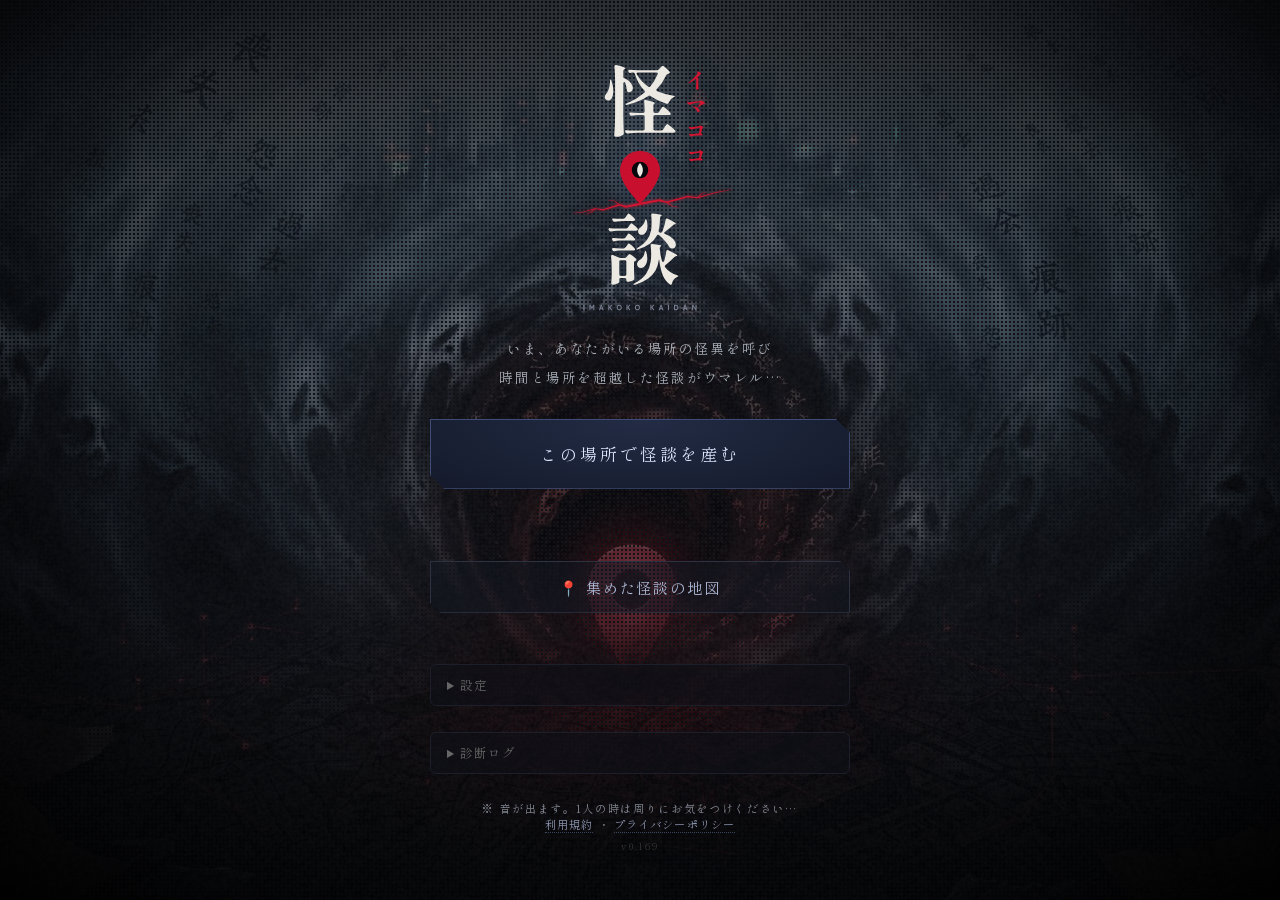
==== commit 739046ea: "v0.169: ろうそくの息消しを一度許可したら次から自動で待ち受け" ====
--- a/index.html
+++ b/index.html
@@ -7,7 +7,7 @@
     <meta http-equiv="Cache-Control" content="no-cache, no-store, must-revalidate">
     <meta http-equiv="Pragma" content="no-cache">
     <meta http-equiv="Expires" content="0">
-    <script src="./app-version.js?v=0.168"></script>
+    <script src="./app-version.js?v=0.169"></script>
     <title>イマココ怪談</title>
     <link rel="icon" type="image/svg+xml" href="./favicon.svg">
     <link rel="apple-touch-icon" href="./assets/apple-touch-icon.png">
@@ -18,7 +18,7 @@
     <meta name="apple-mobile-web-app-status-bar-style" content="black-translucent">
     <meta name="apple-mobile-web-app-title" content="イマココ怪談">
     <link href="https://fonts.googleapis.com/css2?family=Shippori+Mincho&display=swap" rel="stylesheet">
-    <link rel="stylesheet" href="./home.css?v=0.168">
+    <link rel="stylesheet" href="./home.css?v=0.169">
 </head>
 <body>
     <!-- トップページの背景画像（最背面・CSSグリッチ） -->
@@ -132,14 +132,14 @@
         </footer>
     </main>
 
-    <script src="./settings.js?v=0.168"></script>
-    <script src="./prefs.js?v=0.168"></script>
-    <script src="./db.js?v=0.168"></script>
-    <script src="./home-fx.js?v=0.168"></script>
-    <script src="./story_skeletons.js?v=0.168"></script>
-    <script src="./sound_cues.js?v=0.168"></script>
-    <script src="./trivia.js?v=0.168"></script>
-    <script src="./wait_feed.js?v=0.168"></script>
-    <script src="./generate.js?v=0.168"></script>
+    <script src="./settings.js?v=0.169"></script>
+    <script src="./prefs.js?v=0.169"></script>
+    <script src="./db.js?v=0.169"></script>
+    <script src="./home-fx.js?v=0.169"></script>
+    <script src="./story_skeletons.js?v=0.169"></script>
+    <script src="./sound_cues.js?v=0.169"></script>
+    <script src="./trivia.js?v=0.169"></script>
+    <script src="./wait_feed.js?v=0.169"></script>
+    <script src="./generate.js?v=0.169"></script>
 </body>
 </html>
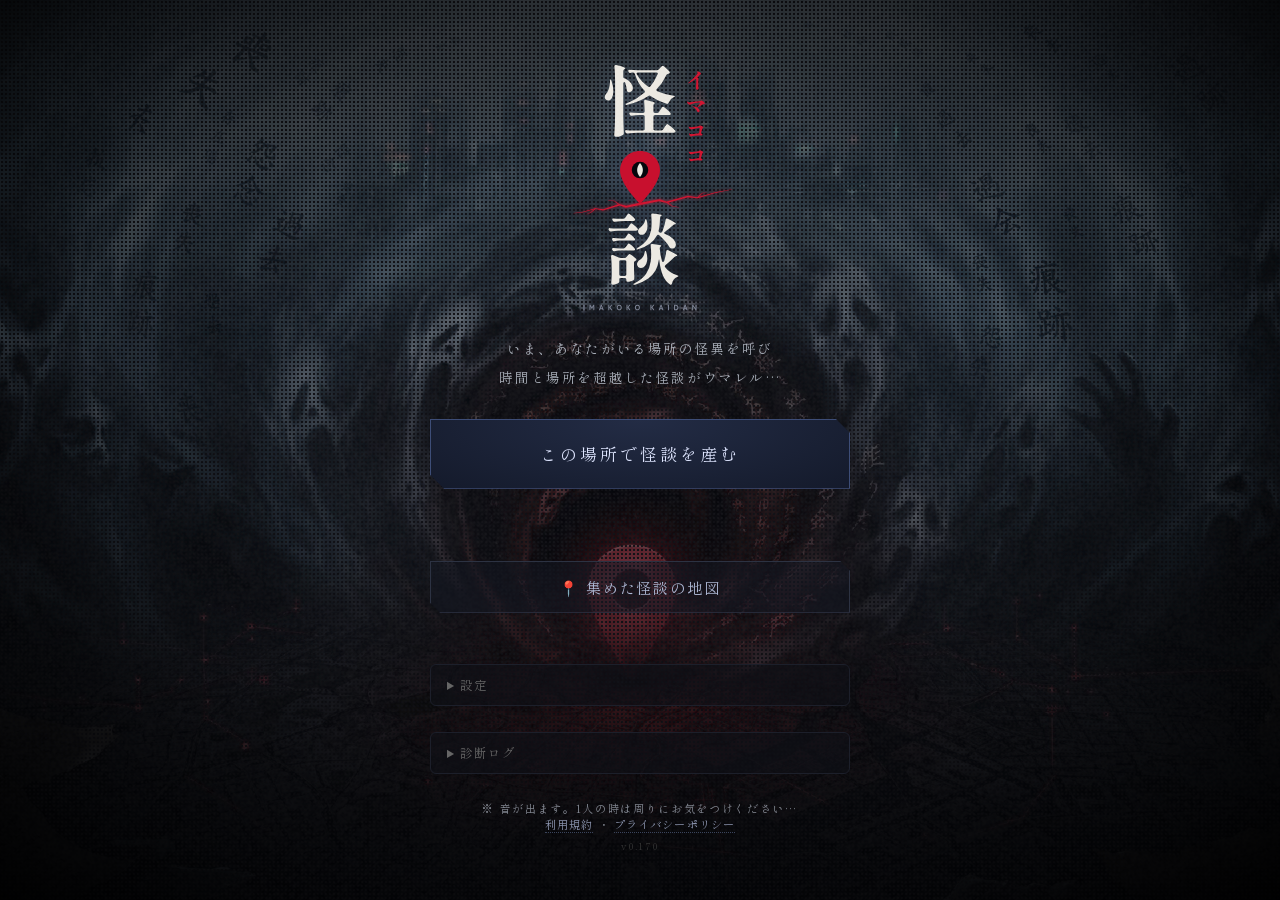
==== commit 651f7f48: "v0.170: 怪談師の技を隠し味として毎回0〜2個くじで渡す／推敲で山場後の説明を削る" ====
--- a/index.html
+++ b/index.html
@@ -7,7 +7,7 @@
     <meta http-equiv="Cache-Control" content="no-cache, no-store, must-revalidate">
     <meta http-equiv="Pragma" content="no-cache">
     <meta http-equiv="Expires" content="0">
-    <script src="./app-version.js?v=0.169"></script>
+    <script src="./app-version.js?v=0.170"></script>
     <title>イマココ怪談</title>
     <link rel="icon" type="image/svg+xml" href="./favicon.svg">
     <link rel="apple-touch-icon" href="./assets/apple-touch-icon.png">
@@ -18,7 +18,7 @@
     <meta name="apple-mobile-web-app-status-bar-style" content="black-translucent">
     <meta name="apple-mobile-web-app-title" content="イマココ怪談">
     <link href="https://fonts.googleapis.com/css2?family=Shippori+Mincho&display=swap" rel="stylesheet">
-    <link rel="stylesheet" href="./home.css?v=0.169">
+    <link rel="stylesheet" href="./home.css?v=0.170">
 </head>
 <body>
     <!-- トップページの背景画像（最背面・CSSグリッチ） -->
@@ -132,14 +132,14 @@
         </footer>
     </main>
 
-    <script src="./settings.js?v=0.169"></script>
-    <script src="./prefs.js?v=0.169"></script>
-    <script src="./db.js?v=0.169"></script>
-    <script src="./home-fx.js?v=0.169"></script>
-    <script src="./story_skeletons.js?v=0.169"></script>
-    <script src="./sound_cues.js?v=0.169"></script>
-    <script src="./trivia.js?v=0.169"></script>
-    <script src="./wait_feed.js?v=0.169"></script>
-    <script src="./generate.js?v=0.169"></script>
+    <script src="./settings.js?v=0.170"></script>
+    <script src="./prefs.js?v=0.170"></script>
+    <script src="./db.js?v=0.170"></script>
+    <script src="./home-fx.js?v=0.170"></script>
+    <script src="./story_skeletons.js?v=0.170"></script>
+    <script src="./sound_cues.js?v=0.170"></script>
+    <script src="./trivia.js?v=0.170"></script>
+    <script src="./wait_feed.js?v=0.170"></script>
+    <script src="./generate.js?v=0.170"></script>
 </body>
 </html>
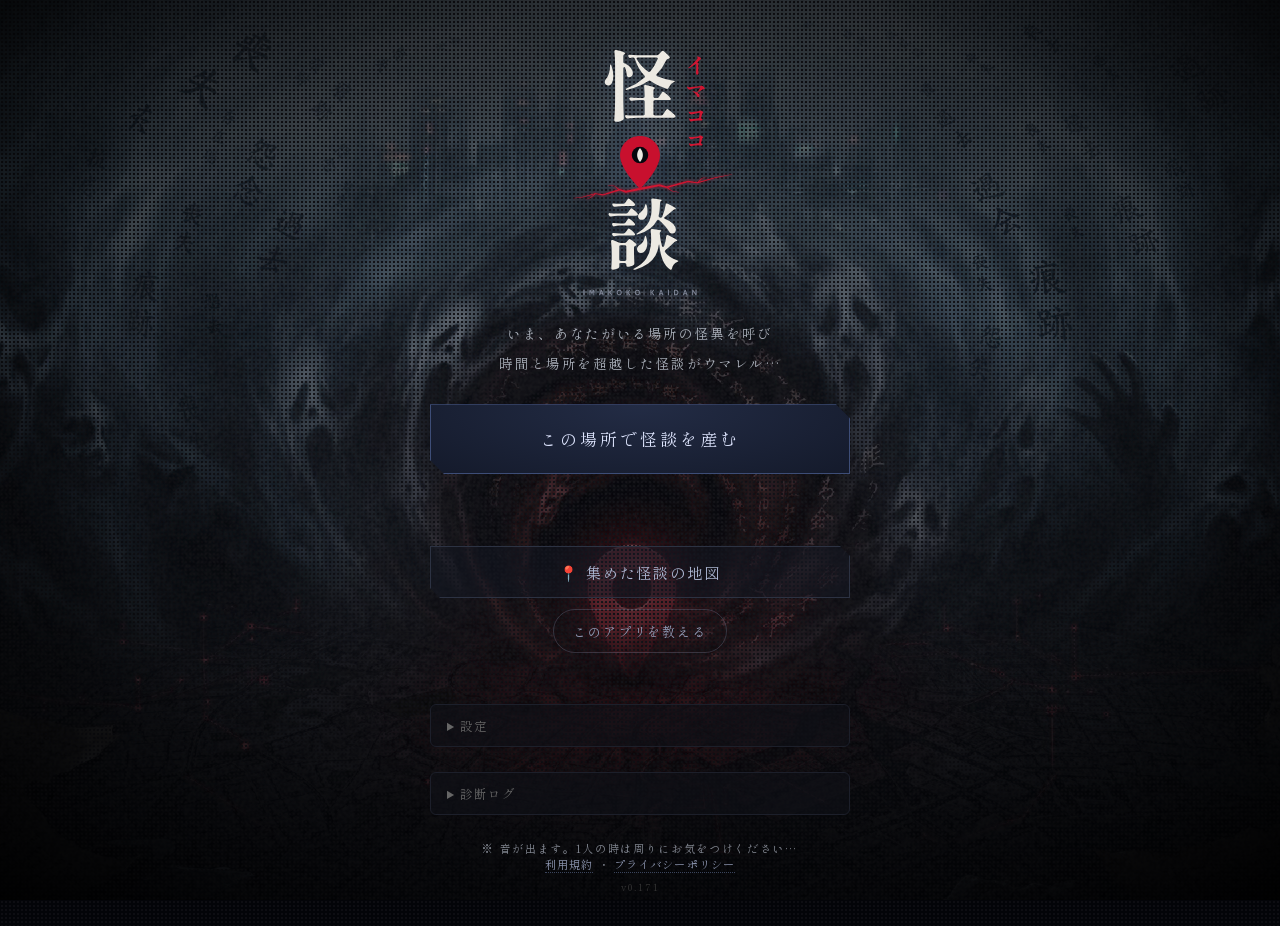
==== commit 1e04c2af: "v0.171: タイトル画面にアプリを教えるシェアボタン／リンクのプレビュー画像" ====
--- a/index.html
+++ b/index.html
@@ -7,7 +7,7 @@
     <meta http-equiv="Cache-Control" content="no-cache, no-store, must-revalidate">
     <meta http-equiv="Pragma" content="no-cache">
     <meta http-equiv="Expires" content="0">
-    <script src="./app-version.js?v=0.170"></script>
+    <script src="./app-version.js?v=0.171"></script>
     <title>イマココ怪談</title>
     <link rel="icon" type="image/svg+xml" href="./favicon.svg">
     <link rel="apple-touch-icon" href="./assets/apple-touch-icon.png">
@@ -17,8 +17,19 @@
     <meta name="apple-mobile-web-app-capable" content="yes">
     <meta name="apple-mobile-web-app-status-bar-style" content="black-translucent">
     <meta name="apple-mobile-web-app-title" content="イマココ怪談">
+    <!-- リンクを貼ったときのプレビュー（2026-10） -->
+    <meta name="description" content="いま、あなたがいる場所の怪談を、ひとつ。その土地の本当の記録から、いまここだけの怪談が生まれるアプリ。">
+    <meta property="og:type" content="website">
+    <meta property="og:site_name" content="イマココ怪談">
+    <meta property="og:title" content="イマココ怪談">
+    <meta property="og:description" content="いま、あなたがいる場所の怪談を、ひとつ。その土地の本当の記録から、いまここだけの怪談が生まれるアプリ。">
+    <meta property="og:url" content="https://imakoko-kaidan.github.io/">
+    <meta property="og:image" content="https://imakoko-kaidan.github.io/assets/ogp.png">
+    <meta property="og:image:width" content="1200">
+    <meta property="og:image:height" content="630">
+    <meta name="twitter:card" content="summary_large_image">
     <link href="https://fonts.googleapis.com/css2?family=Shippori+Mincho&display=swap" rel="stylesheet">
-    <link rel="stylesheet" href="./home.css?v=0.170">
+    <link rel="stylesheet" href="./home.css?v=0.171">
 </head>
 <body>
     <!-- トップページの背景画像（最背面・CSSグリッチ） -->
@@ -75,6 +86,7 @@
 
         <nav class="home-nav">
             <a href="./map.html" class="nav-link" data-text="📍 集めた怪談の地図">📍 集めた怪談の地図</a>
+            <button type="button" id="app-share-btn" class="share-app-btn">このアプリを教える</button>
         </nav>
 
         <p id="pin-count" class="pin-count"></p>
@@ -132,14 +144,15 @@
         </footer>
     </main>
 
-    <script src="./settings.js?v=0.170"></script>
-    <script src="./prefs.js?v=0.170"></script>
-    <script src="./db.js?v=0.170"></script>
-    <script src="./home-fx.js?v=0.170"></script>
-    <script src="./story_skeletons.js?v=0.170"></script>
-    <script src="./sound_cues.js?v=0.170"></script>
-    <script src="./trivia.js?v=0.170"></script>
-    <script src="./wait_feed.js?v=0.170"></script>
-    <script src="./generate.js?v=0.170"></script>
+    <script src="./settings.js?v=0.171"></script>
+    <script src="./prefs.js?v=0.171"></script>
+    <script src="./db.js?v=0.171"></script>
+    <script src="./home-fx.js?v=0.171"></script>
+    <script src="./story_skeletons.js?v=0.171"></script>
+    <script src="./sound_cues.js?v=0.171"></script>
+    <script src="./trivia.js?v=0.171"></script>
+    <script src="./wait_feed.js?v=0.171"></script>
+    <script src="./generate.js?v=0.171"></script>
+    <script src="./app_share.js?v=0.171"></script>
 </body>
 </html>
--- a/home.css
+++ b/home.css
@@ -348,6 +348,15 @@
 .status.done { color: #b8c4e0; }
 
 .home-nav { width: min(420px, 88vw); }
+/* アプリ自体を教えるボタン（2026-10・app_share.js） */
+.share-app-btn { display: block; margin: 0.7rem auto 0; min-height: 44px; padding: 0 1.4em; background: transparent;
+    border: 1px solid rgba(150, 160, 190, 0.25); border-radius: 999px; color: #8f98b3; font: inherit; font-size: 0.82rem;
+    letter-spacing: 0.15em; cursor: pointer; }
+.share-app-btn:hover, .share-app-btn:active { color: #cfd6ea; border-color: rgba(170, 190, 230, 0.5); }
+#app-share-panel { display: flex; flex-wrap: wrap; justify-content: center; gap: 0.5rem; margin-top: 0.7rem; }
+#app-share-panel .as-btn { min-height: 40px; padding: 0 1.1em; display: inline-flex; align-items: center; border-radius: 8px;
+    background: rgba(28, 34, 51, .8); border: 1px solid #3a4360; color: #e3e6ee; font: inherit; font-size: 0.8rem; text-decoration: none; cursor: pointer; }
+#app-share-panel .as-close { flex-basis: 100%; background: none; border: 0; color: #6a7080; font: inherit; font-size: 0.75rem; cursor: pointer; padding: .4em; }
 .home-nav .nav-link {
     display: flex;
     align-items: center;
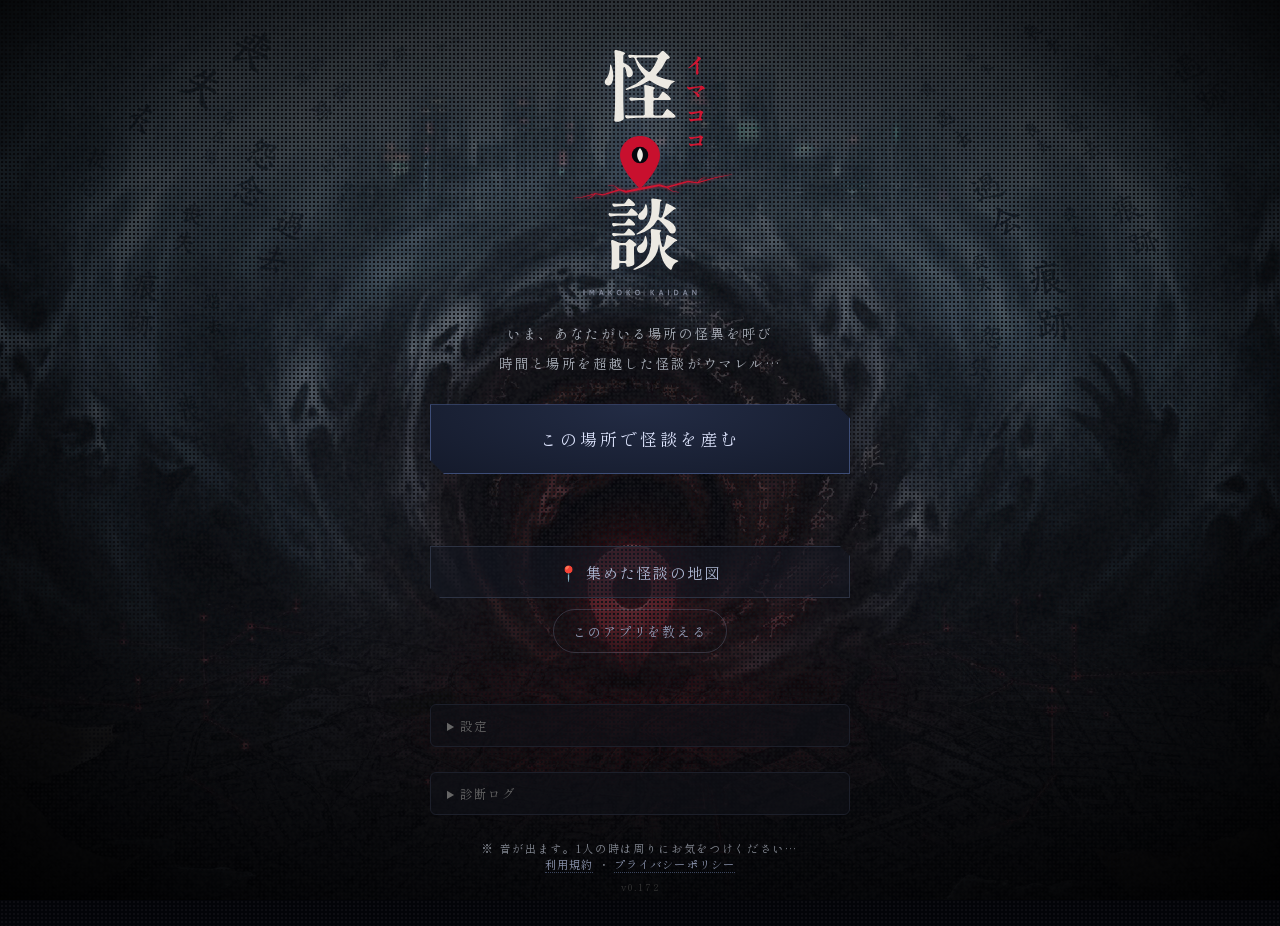
==== commit f6b9630e: "v0.172: いわく検索（座標近く×怖い言葉）を話の芯に／噂の層／テスト中はいわくをぼかさない" ====
--- a/index.html
+++ b/index.html
@@ -7,7 +7,7 @@
     <meta http-equiv="Cache-Control" content="no-cache, no-store, must-revalidate">
     <meta http-equiv="Pragma" content="no-cache">
     <meta http-equiv="Expires" content="0">
-    <script src="./app-version.js?v=0.171"></script>
+    <script src="./app-version.js?v=0.172"></script>
     <title>イマココ怪談</title>
     <link rel="icon" type="image/svg+xml" href="./favicon.svg">
     <link rel="apple-touch-icon" href="./assets/apple-touch-icon.png">
@@ -29,7 +29,7 @@
     <meta property="og:image:height" content="630">
     <meta name="twitter:card" content="summary_large_image">
     <link href="https://fonts.googleapis.com/css2?family=Shippori+Mincho&display=swap" rel="stylesheet">
-    <link rel="stylesheet" href="./home.css?v=0.171">
+    <link rel="stylesheet" href="./home.css?v=0.172">
 </head>
 <body>
     <!-- トップページの背景画像（最背面・CSSグリッチ） -->
@@ -144,15 +144,15 @@
         </footer>
     </main>
 
-    <script src="./settings.js?v=0.171"></script>
-    <script src="./prefs.js?v=0.171"></script>
-    <script src="./db.js?v=0.171"></script>
-    <script src="./home-fx.js?v=0.171"></script>
-    <script src="./story_skeletons.js?v=0.171"></script>
-    <script src="./sound_cues.js?v=0.171"></script>
-    <script src="./trivia.js?v=0.171"></script>
-    <script src="./wait_feed.js?v=0.171"></script>
-    <script src="./generate.js?v=0.171"></script>
-    <script src="./app_share.js?v=0.171"></script>
+    <script src="./settings.js?v=0.172"></script>
+    <script src="./prefs.js?v=0.172"></script>
+    <script src="./db.js?v=0.172"></script>
+    <script src="./home-fx.js?v=0.172"></script>
+    <script src="./story_skeletons.js?v=0.172"></script>
+    <script src="./sound_cues.js?v=0.172"></script>
+    <script src="./trivia.js?v=0.172"></script>
+    <script src="./wait_feed.js?v=0.172"></script>
+    <script src="./generate.js?v=0.172"></script>
+    <script src="./app_share.js?v=0.172"></script>
 </body>
 </html>
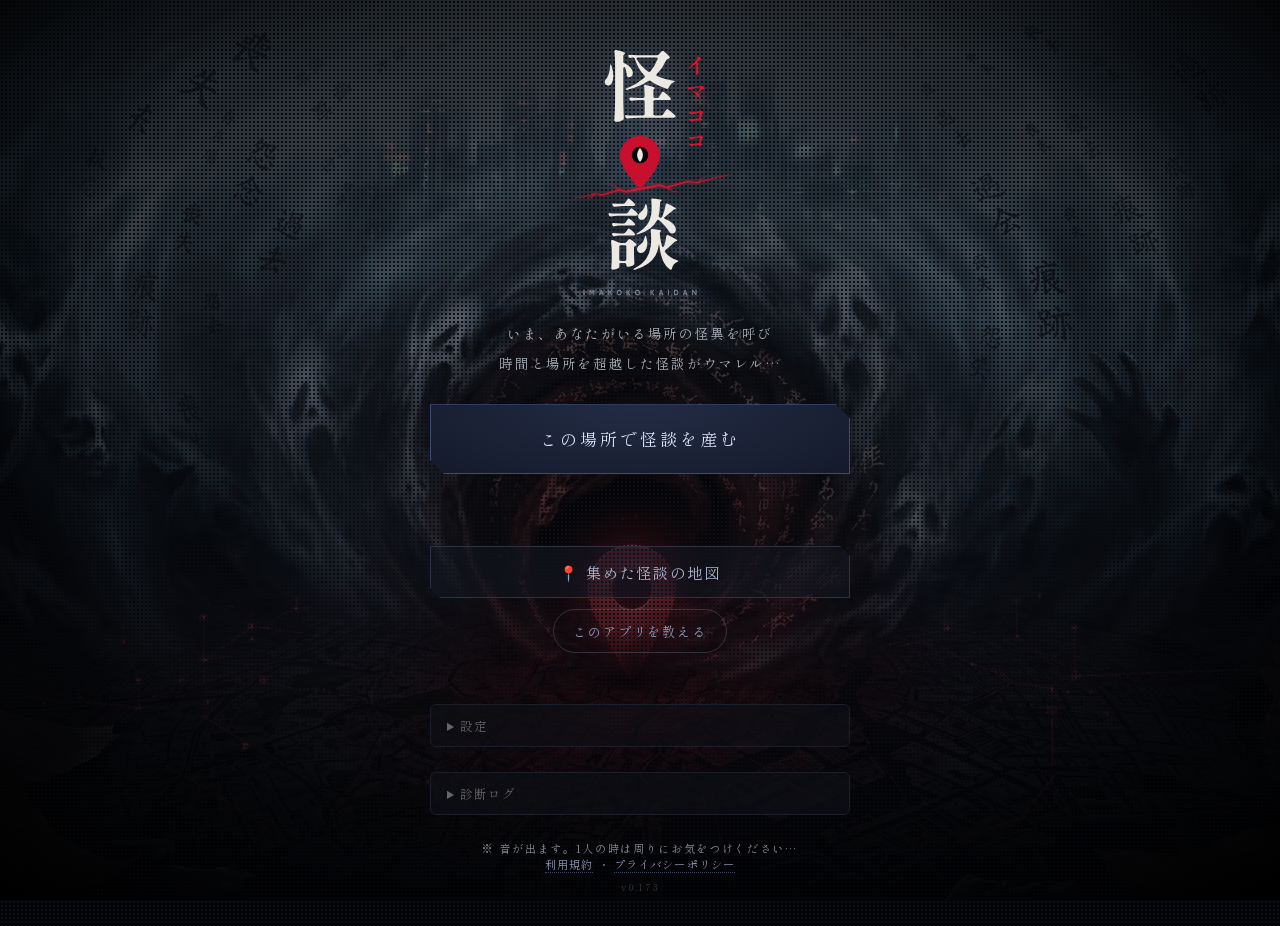
==== commit 5157bfe5: "v0.173: テスト用のいわくのある座標ボタン（押すとすぐ生成）" ====
--- a/index.html
+++ b/index.html
@@ -7,7 +7,7 @@
     <meta http-equiv="Cache-Control" content="no-cache, no-store, must-revalidate">
     <meta http-equiv="Pragma" content="no-cache">
     <meta http-equiv="Expires" content="0">
-    <script src="./app-version.js?v=0.172"></script>
+    <script src="./app-version.js?v=0.173"></script>
     <title>イマココ怪談</title>
     <link rel="icon" type="image/svg+xml" href="./favicon.svg">
     <link rel="apple-touch-icon" href="./assets/apple-touch-icon.png">
@@ -29,7 +29,7 @@
     <meta property="og:image:height" content="630">
     <meta name="twitter:card" content="summary_large_image">
     <link href="https://fonts.googleapis.com/css2?family=Shippori+Mincho&display=swap" rel="stylesheet">
-    <link rel="stylesheet" href="./home.css?v=0.172">
+    <link rel="stylesheet" href="./home.css?v=0.173">
 </head>
 <body>
     <!-- トップページの背景画像（最背面・CSSグリッチ） -->
@@ -103,6 +103,32 @@
             <label>座標を手動指定（任意・「緯度,経度」）
                 <input type="text" id="manual-coords" placeholder="例: 35.4407281,139.6310133（空なら現在地を使用）">
             </label>
+            <!-- TEST(公開版にも出す・2026-10-10): いわくのある座標で、すぐ生成して試すボタン。一般公開前に削除 -->
+            <div id="iwaku-samples" class="iwaku-samples">
+                <span class="is-label">テスト用：いわくのある場所（押すと座標を入れて、すぐ生成）</span>
+                <button type="button" data-coord="35.7316,139.7978">南千住（小塚原刑場跡）</button>
+                <button type="button" data-coord="35.6873,139.7627">大手町（将門塚）</button>
+                <button type="button" data-coord="35.5918,139.7365">鈴ヶ森（刑場跡）</button>
+                <button type="button" data-coord="35.6977,139.7962">両国（横網町公園）</button>
+                <button type="button" data-coord="35.6754,139.7116">千駄ヶ谷トンネル</button>
+                <button type="button" data-coord="34.9984,135.7752">京都（六道珍皇寺）</button>
+                <button type="button" data-coord="34.6656,135.5031">大阪（千日前）</button>
+            </div>
+            <script>
+                document.querySelectorAll('#iwaku-samples button').forEach(function (b) {
+                    b.addEventListener('click', function () {
+                        var inp = document.getElementById('manual-coords');
+                        inp.value = b.getAttribute('data-coord');
+                        inp.dispatchEvent(new Event('input', { bubbles: true }));
+                        var gen = document.getElementById('generate-btn');
+                        if (gen && !gen.disabled) {
+                            window.scrollTo({ top: 0, behavior: 'smooth' });
+                            gen.click();
+                        }
+                    });
+                });
+            </script>
+            <!-- /TEST -->
 
             <label>生成モデル（話を書くAI）
                 <select id="model-select">
@@ -144,15 +170,15 @@
         </footer>
     </main>
 
-    <script src="./settings.js?v=0.172"></script>
-    <script src="./prefs.js?v=0.172"></script>
-    <script src="./db.js?v=0.172"></script>
-    <script src="./home-fx.js?v=0.172"></script>
-    <script src="./story_skeletons.js?v=0.172"></script>
-    <script src="./sound_cues.js?v=0.172"></script>
-    <script src="./trivia.js?v=0.172"></script>
-    <script src="./wait_feed.js?v=0.172"></script>
-    <script src="./generate.js?v=0.172"></script>
-    <script src="./app_share.js?v=0.172"></script>
+    <script src="./settings.js?v=0.173"></script>
+    <script src="./prefs.js?v=0.173"></script>
+    <script src="./db.js?v=0.173"></script>
+    <script src="./home-fx.js?v=0.173"></script>
+    <script src="./story_skeletons.js?v=0.173"></script>
+    <script src="./sound_cues.js?v=0.173"></script>
+    <script src="./trivia.js?v=0.173"></script>
+    <script src="./wait_feed.js?v=0.173"></script>
+    <script src="./generate.js?v=0.173"></script>
+    <script src="./app_share.js?v=0.173"></script>
 </body>
 </html>
--- a/home.css
+++ b/home.css
@@ -745,3 +745,10 @@
 .settings .cost-table td:nth-child(2) { color: #7fc59a; }
 footer .legal-links a, .settings .note a { color: #8a93ad; text-decoration: none; border-bottom: 1px dotted #3a445c; }
 footer .legal-links { font-size: .7rem; letter-spacing: .1em; }
+
+/* テスト用：いわくのある場所ボタン（2026-10-10・一般公開前に削除） */
+.iwaku-samples { display: flex; flex-wrap: wrap; gap: 6px; margin: -4px 0 8px; }
+.iwaku-samples .is-label { width: 100%; font-size: 11px; color: #a0485a; letter-spacing: .05em; }
+.iwaku-samples button { font: inherit; font-size: 12px; padding: 6px 10px; min-height: 36px; border-radius: 6px;
+    border: 1px solid rgba(160, 72, 90, .45); background: rgba(160, 72, 90, .08); color: #d8c9cd; cursor: pointer; }
+.iwaku-samples button:active { background: rgba(160, 72, 90, .25); }
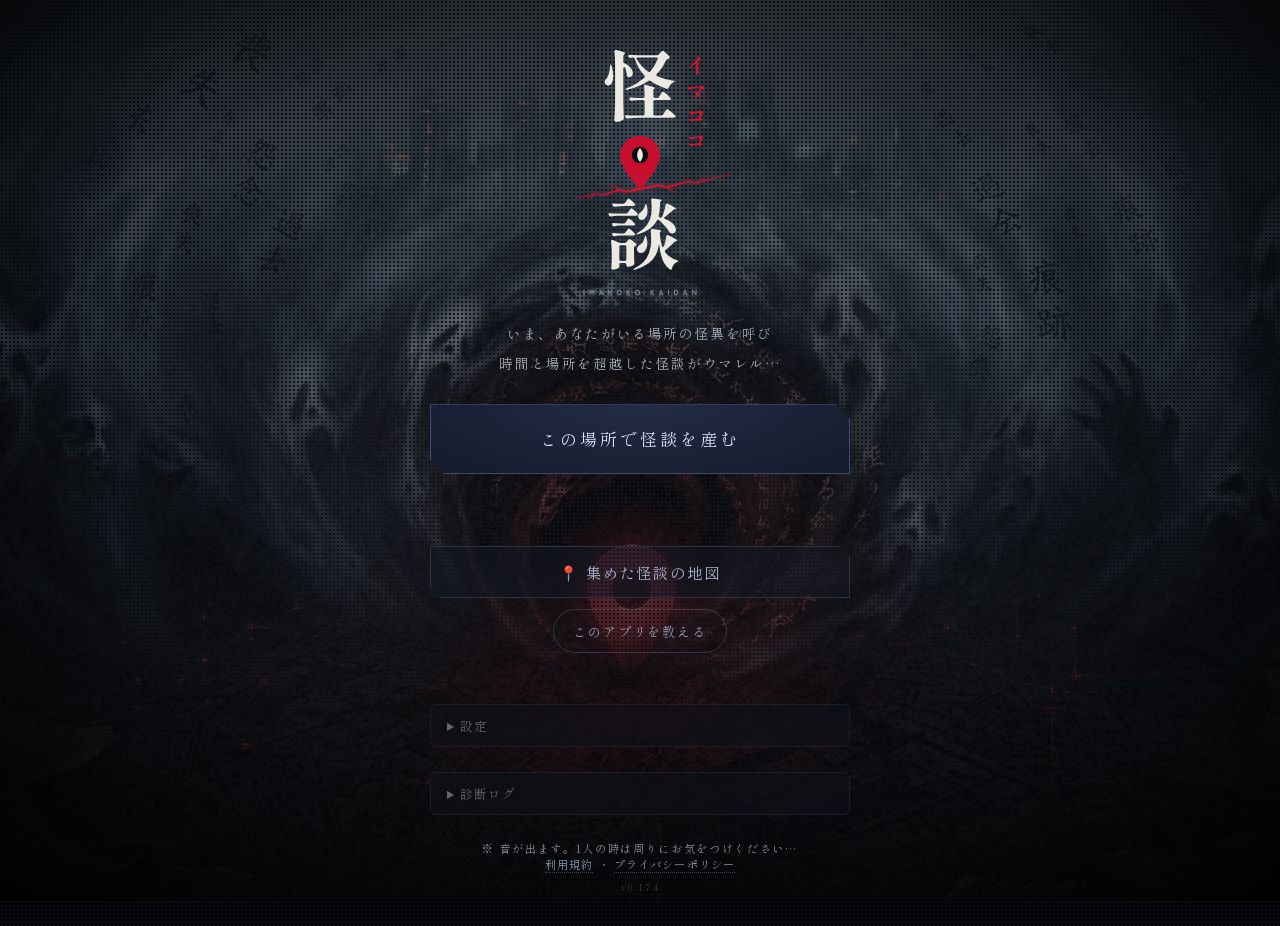
==== commit 22e382b1: "v0.174: 語り手の声の読み間違い対策（難読語をひらがなにして声へ）" ====
--- a/index.html
+++ b/index.html
@@ -7,7 +7,7 @@
     <meta http-equiv="Cache-Control" content="no-cache, no-store, must-revalidate">
     <meta http-equiv="Pragma" content="no-cache">
     <meta http-equiv="Expires" content="0">
-    <script src="./app-version.js?v=0.173"></script>
+    <script src="./app-version.js?v=0.174"></script>
     <title>イマココ怪談</title>
     <link rel="icon" type="image/svg+xml" href="./favicon.svg">
     <link rel="apple-touch-icon" href="./assets/apple-touch-icon.png">
@@ -29,7 +29,7 @@
     <meta property="og:image:height" content="630">
     <meta name="twitter:card" content="summary_large_image">
     <link href="https://fonts.googleapis.com/css2?family=Shippori+Mincho&display=swap" rel="stylesheet">
-    <link rel="stylesheet" href="./home.css?v=0.173">
+    <link rel="stylesheet" href="./home.css?v=0.174">
 </head>
 <body>
     <!-- トップページの背景画像（最背面・CSSグリッチ） -->
@@ -170,15 +170,15 @@
         </footer>
     </main>
 
-    <script src="./settings.js?v=0.173"></script>
-    <script src="./prefs.js?v=0.173"></script>
-    <script src="./db.js?v=0.173"></script>
-    <script src="./home-fx.js?v=0.173"></script>
-    <script src="./story_skeletons.js?v=0.173"></script>
-    <script src="./sound_cues.js?v=0.173"></script>
-    <script src="./trivia.js?v=0.173"></script>
-    <script src="./wait_feed.js?v=0.173"></script>
-    <script src="./generate.js?v=0.173"></script>
-    <script src="./app_share.js?v=0.173"></script>
+    <script src="./settings.js?v=0.174"></script>
+    <script src="./prefs.js?v=0.174"></script>
+    <script src="./db.js?v=0.174"></script>
+    <script src="./home-fx.js?v=0.174"></script>
+    <script src="./story_skeletons.js?v=0.174"></script>
+    <script src="./sound_cues.js?v=0.174"></script>
+    <script src="./trivia.js?v=0.174"></script>
+    <script src="./wait_feed.js?v=0.174"></script>
+    <script src="./generate.js?v=0.174"></script>
+    <script src="./app_share.js?v=0.174"></script>
 </body>
 </html>
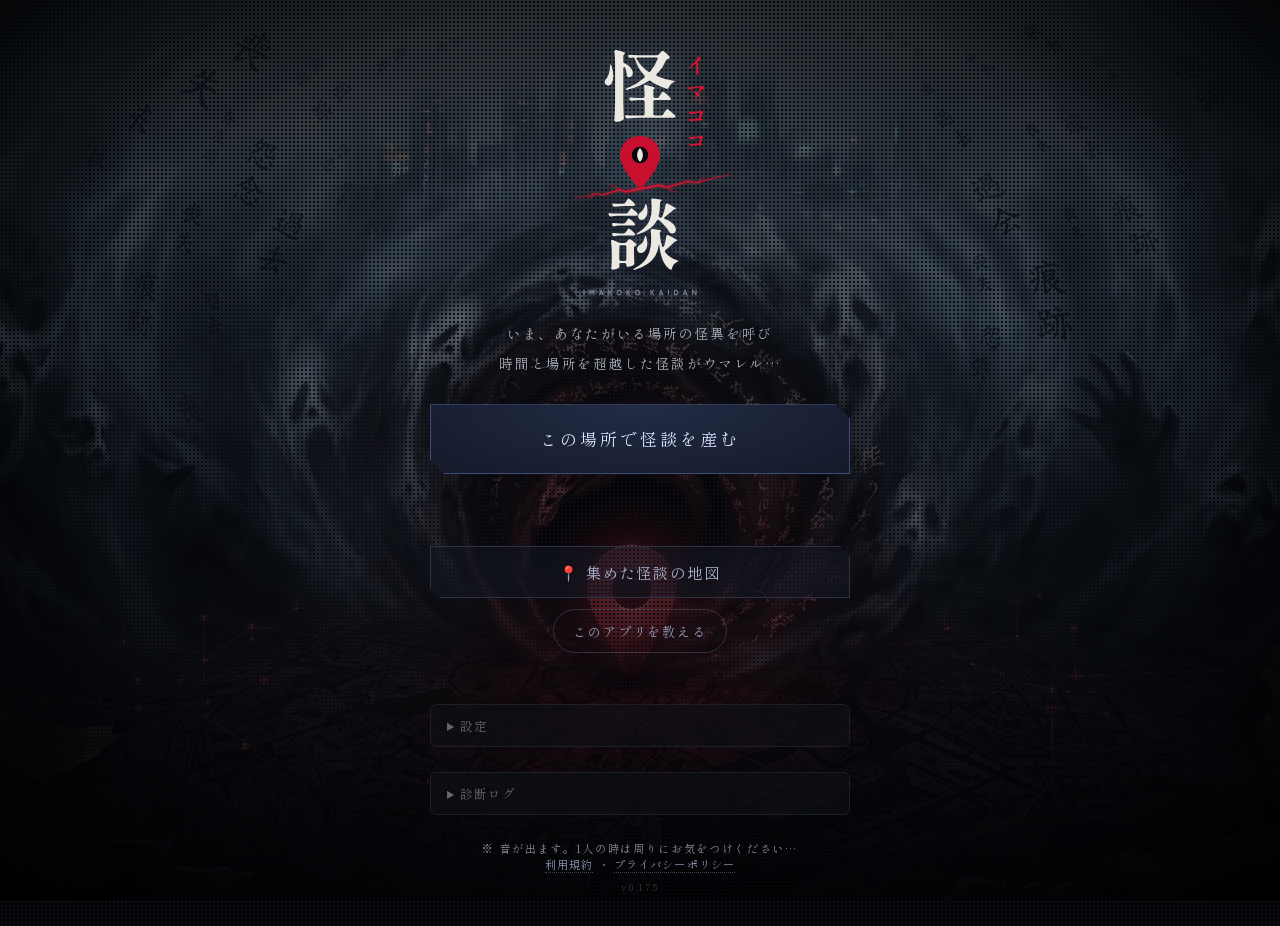
==== commit 67801309: "v0.175: 語りの基本を実話怪談の蒐集家に（その場所を知る人から聞いた話・身近な場面・話したくなる一点）" ====
--- a/index.html
+++ b/index.html
@@ -7,7 +7,7 @@
     <meta http-equiv="Cache-Control" content="no-cache, no-store, must-revalidate">
     <meta http-equiv="Pragma" content="no-cache">
     <meta http-equiv="Expires" content="0">
-    <script src="./app-version.js?v=0.174"></script>
+    <script src="./app-version.js?v=0.175"></script>
     <title>イマココ怪談</title>
     <link rel="icon" type="image/svg+xml" href="./favicon.svg">
     <link rel="apple-touch-icon" href="./assets/apple-touch-icon.png">
@@ -29,7 +29,7 @@
     <meta property="og:image:height" content="630">
     <meta name="twitter:card" content="summary_large_image">
     <link href="https://fonts.googleapis.com/css2?family=Shippori+Mincho&display=swap" rel="stylesheet">
-    <link rel="stylesheet" href="./home.css?v=0.174">
+    <link rel="stylesheet" href="./home.css?v=0.175">
 </head>
 <body>
     <!-- トップページの背景画像（最背面・CSSグリッチ） -->
@@ -170,15 +170,15 @@
         </footer>
     </main>
 
-    <script src="./settings.js?v=0.174"></script>
-    <script src="./prefs.js?v=0.174"></script>
-    <script src="./db.js?v=0.174"></script>
-    <script src="./home-fx.js?v=0.174"></script>
-    <script src="./story_skeletons.js?v=0.174"></script>
-    <script src="./sound_cues.js?v=0.174"></script>
-    <script src="./trivia.js?v=0.174"></script>
-    <script src="./wait_feed.js?v=0.174"></script>
-    <script src="./generate.js?v=0.174"></script>
-    <script src="./app_share.js?v=0.174"></script>
+    <script src="./settings.js?v=0.175"></script>
+    <script src="./prefs.js?v=0.175"></script>
+    <script src="./db.js?v=0.175"></script>
+    <script src="./home-fx.js?v=0.175"></script>
+    <script src="./story_skeletons.js?v=0.175"></script>
+    <script src="./sound_cues.js?v=0.175"></script>
+    <script src="./trivia.js?v=0.175"></script>
+    <script src="./wait_feed.js?v=0.175"></script>
+    <script src="./generate.js?v=0.175"></script>
+    <script src="./app_share.js?v=0.175"></script>
 </body>
 </html>
